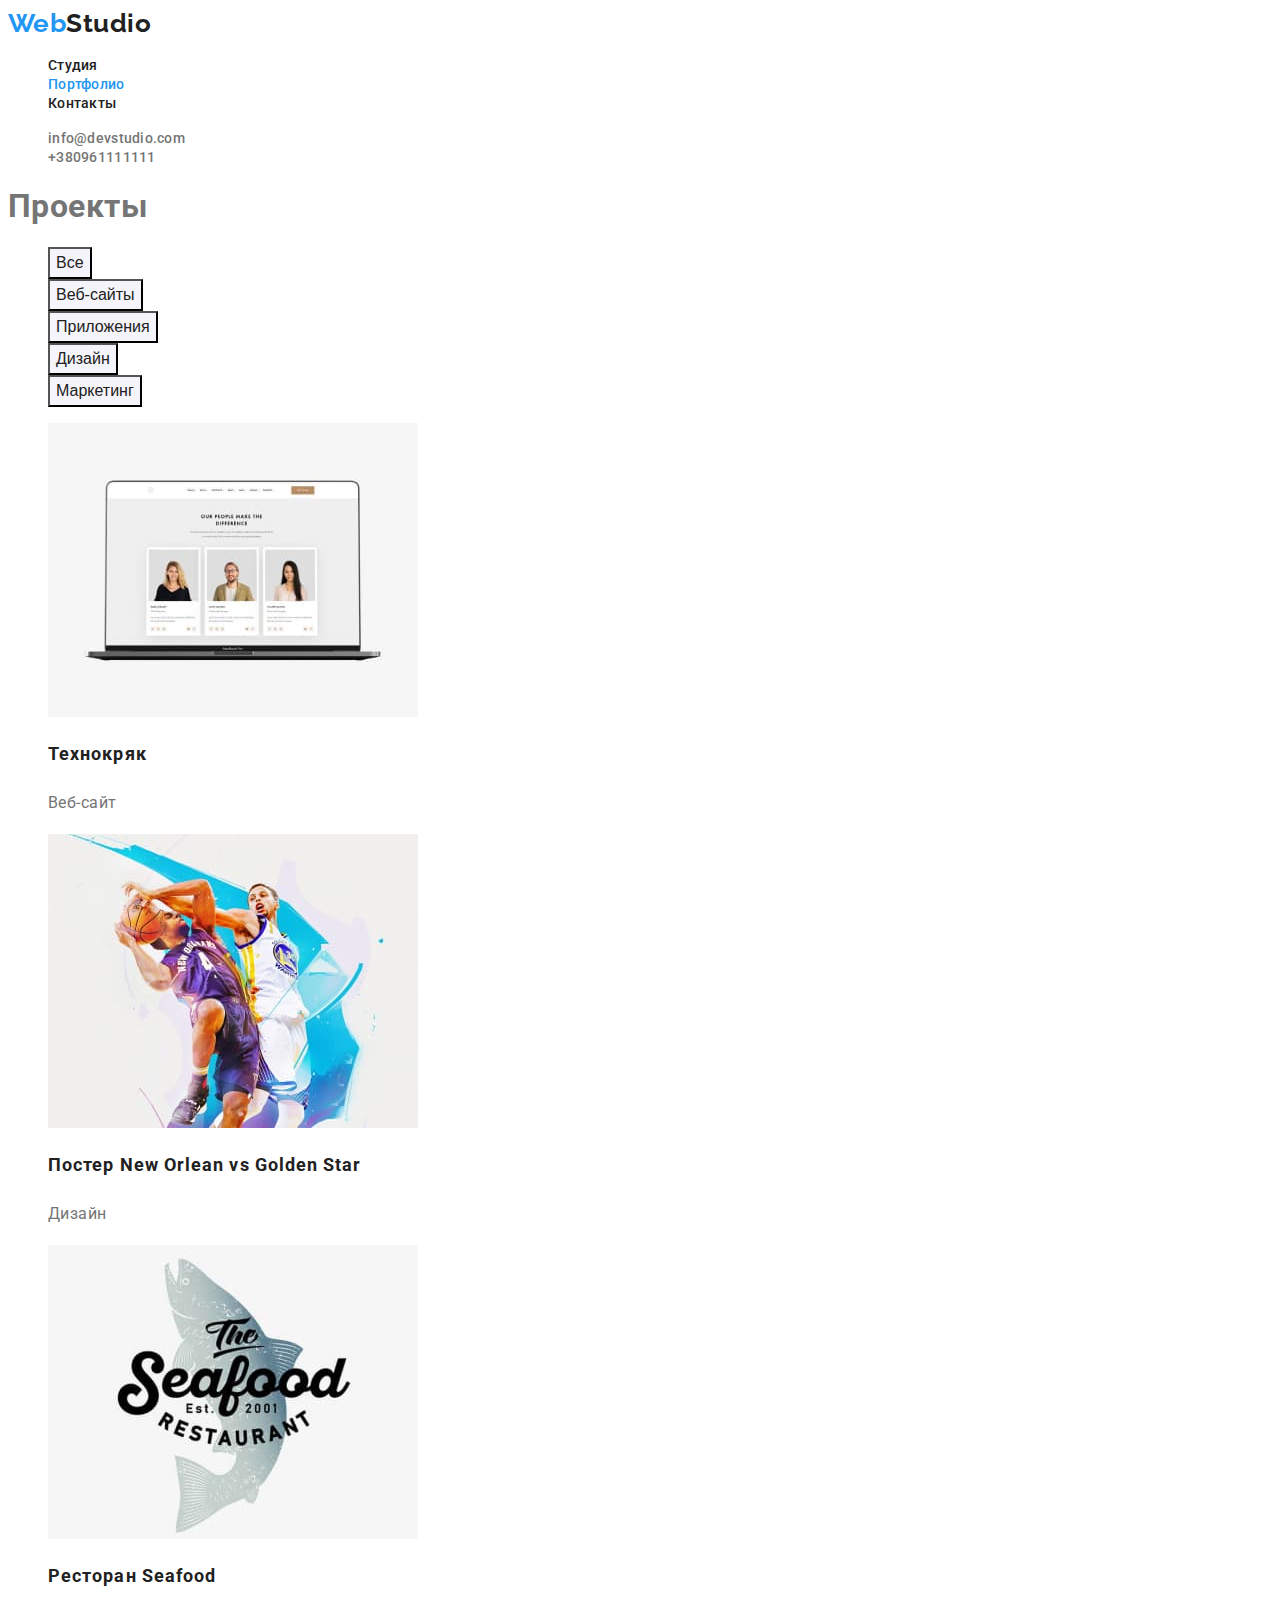
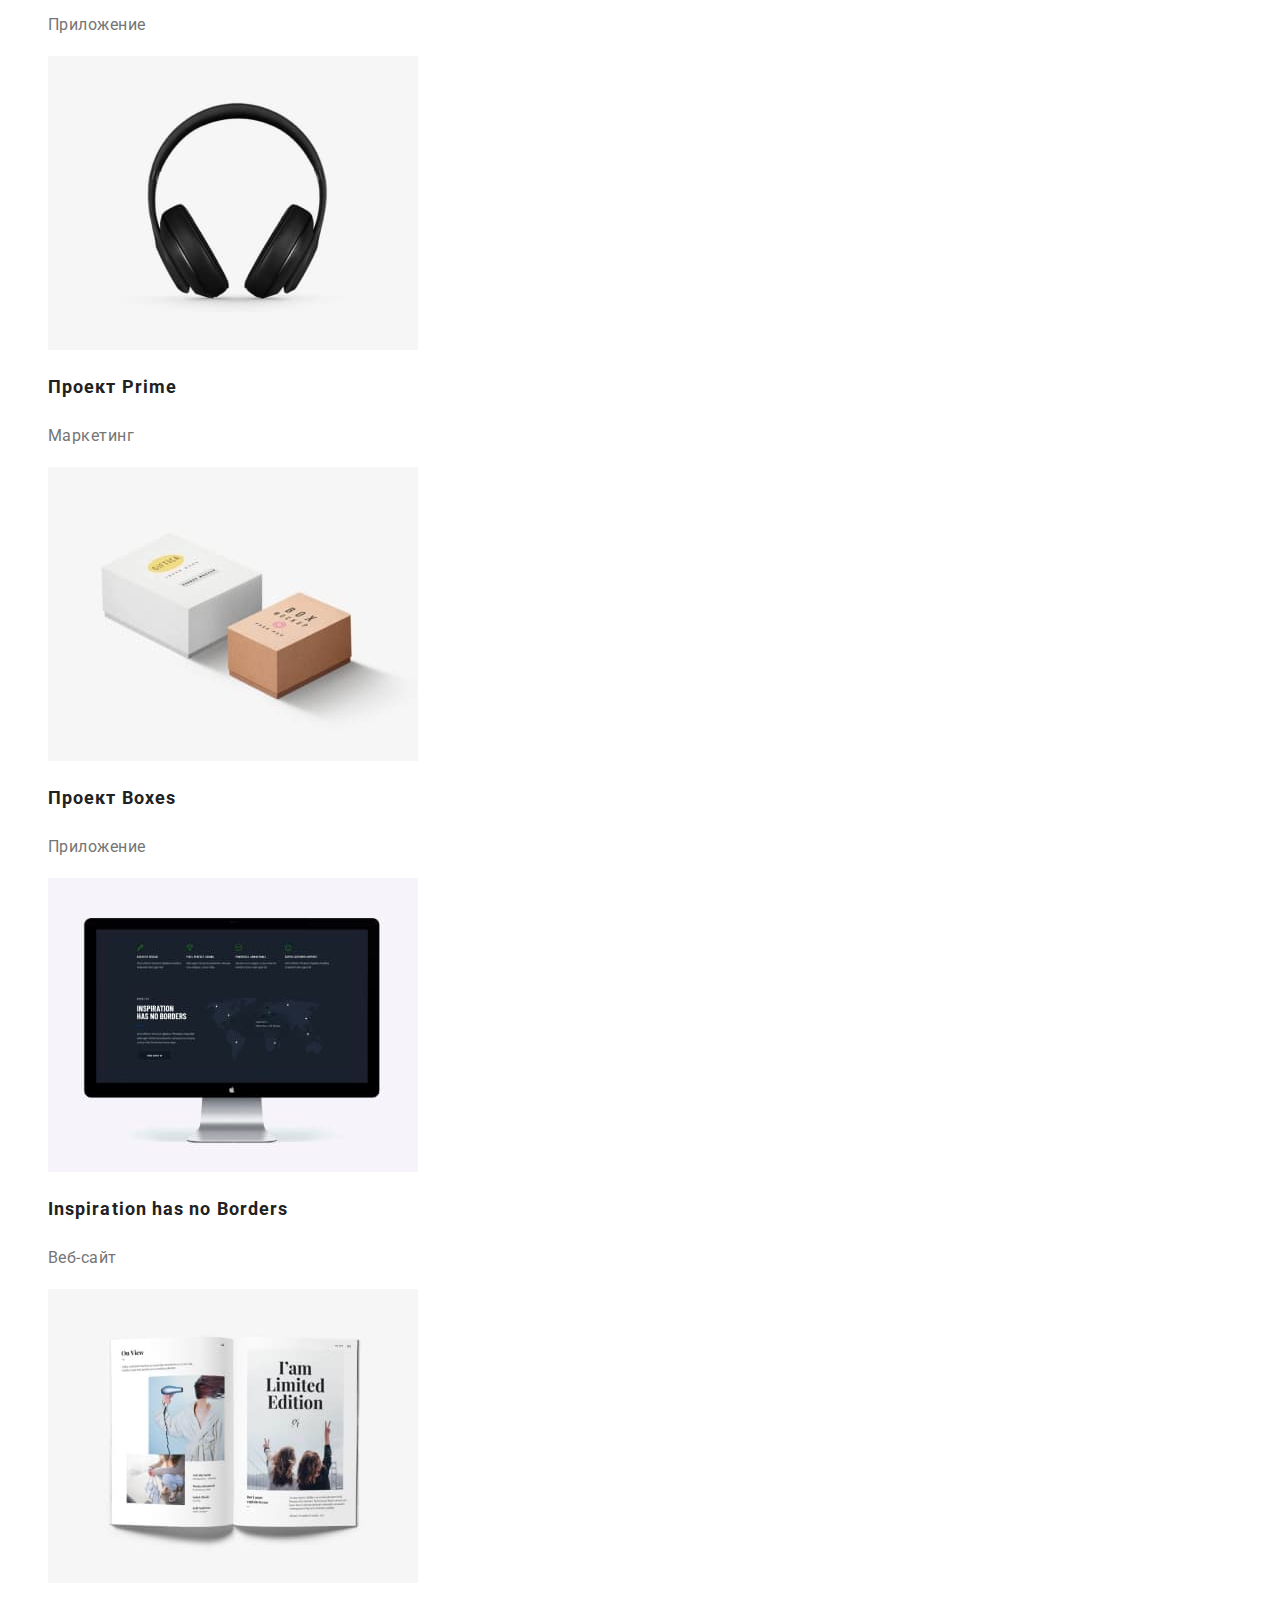
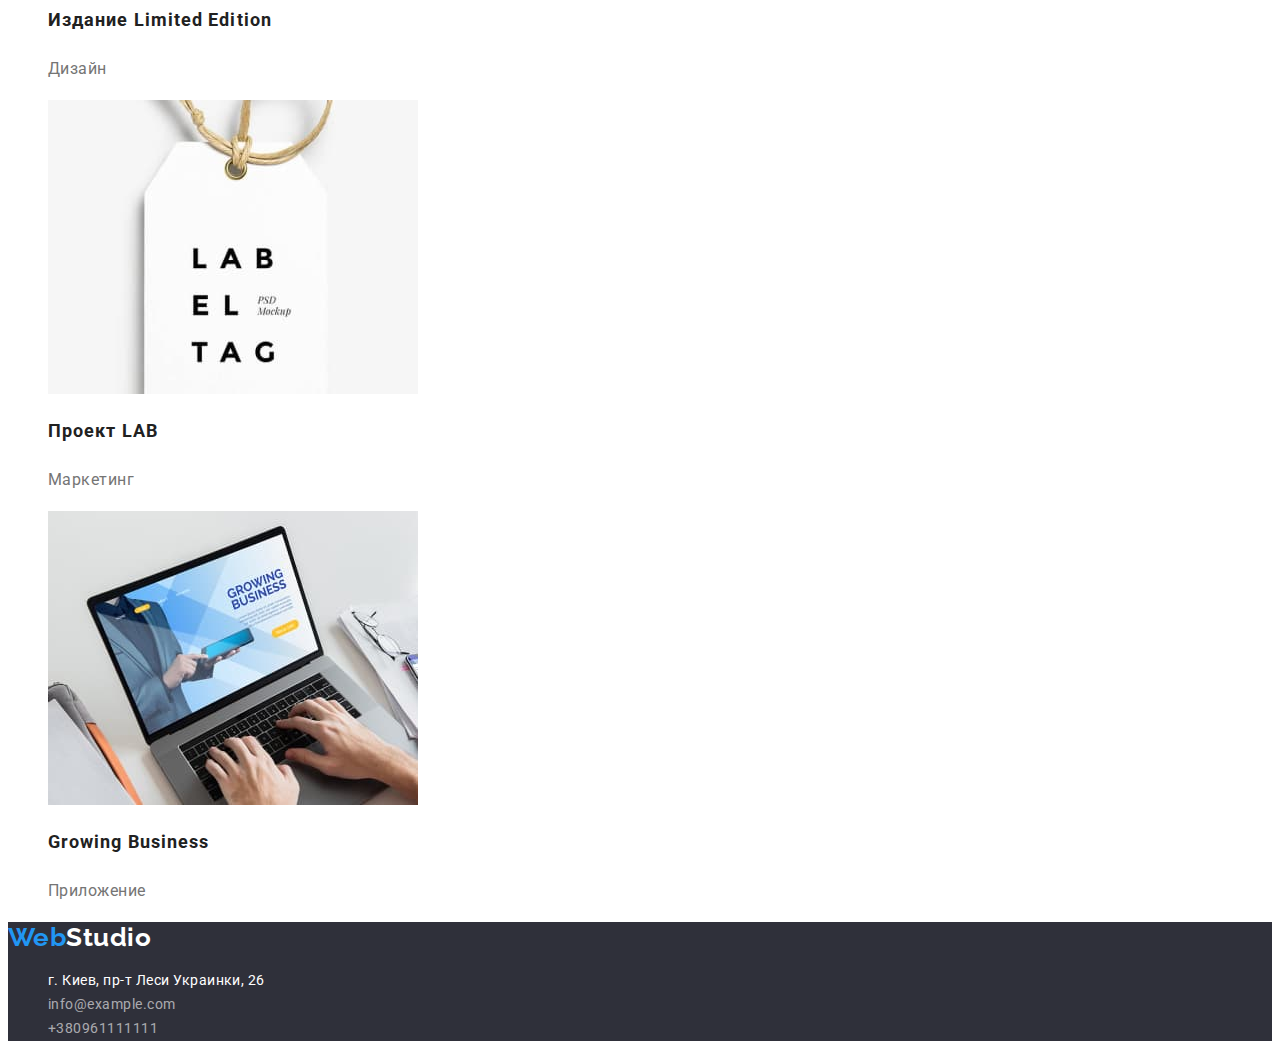
==== portfolio.html @ 0eb0f155 "виправлення помилок по ДЗ 2" ====
<!DOCTYPE html>
<html lang="ru">

<head class=head>
    <meta charset="UTF-8">
    <meta http-equiv="X-UA-Compatible" content="IE=edge">
    <meta name="viewport" content="width=device-width, initial-scale=1.0">
    <title>WebStudio</title>
    <link rel="preconnect" href="https://fonts.googleapis.com">
    <link rel="preconnect" href="https://fonts.gstatic.com" crossorigin>
    <link
        href="https://fonts.googleapis.com/css2?family=Raleway:wght@700&family=Roboto:wght@400;500;700;900&display=swap"
        rel="stylesheet">
    <link rel="stylesheet" href="./css/styles.css" />
</head>

<body class="body">
<!---Шапка сайта-->
    <header>
        <nav>
            <a href="/" class="logo"> <span class="logo-accent">Web</span>Studio</a>
            <ul class="site-nav list">
                <li class="item"><a href="./index.html" class="link">Студия</a></li>
                <li class="item"><a href="./portfolio.html" class="link current">Портфолио</a></li>
                <li class="item"><a href="" class="link">Контакты</a></li>
            </ul>
        </nav>
        <ul class="auth-nav list">
            <li class="item"><a href="mailto:info@devstudio.com" class="link">info@devstudio.com</a></li>
            <li class="item"><a href="tel:+380961111111" class="link">+380961111111</a></li>
        </ul>
    </header>
    <main>
      <section>
          <h1>Проекты</h1>
          <ul class="buttons-list list">
            <li class="item"><button type="button" class="button secondary">Все</button></li>
            <li class="item"><button type="button" class="button secondary">Веб-сайты</button></li>
            <li class="item"><button type="button" class="button secondary">Приложения</button></li>
            <li class="item"><button type="button" class="button secondary">Дизайн</button></li>
            <li class="item"><button type="button" class="button secondary">Маркетинг</button></li>
          </ul>
          <ul class="project-list list">
              <li class="item"><a href=""><img src="./images/img-8.jpeg" alt="Веб-сайт" width="370">
            <h2>Технокряк</h2><p class="project">Веб-сайт</p></a></li>
              <li class="item"><a href=""><img src="./images/img-9.jpeg" alt="Дизайн-макет" width="370">
            <h2>Постер New Orlean vs Golden Star</h2><p class="project">Дизайн</p></a></li>
              <li class="item"><a href=""><img src="./images/img-10.jpeg" alt="Лого приложения для ресторана" width="370">
            <h2>Ресторан Seafood</h2><p class="project">Приложение</p></a></li>
              <li class="item"><a href=""><img src="./images/img-11.jpeg" alt="Наушники" width="370">
            <h2>Проект Prime</h2><p class="project">Маркетинг</p></a></li>
              <li class="item"><a href=""><img src="./images/img-12.jpeg" alt="Две коробочки" width="370">
            <h2>Проект Boxes</h2><p class="project">Приложение</p></a></li>
              <li class="item"><a href=""><img src="./images/img-13.jpeg" alt="Веб-сайт" width="370">
            <h2>Inspiration has no Borders</h2><p class="project">Веб-сайт</p></a></li>
              <li class="item"><a href=""><img src="./images/img-14.jpeg" alt="Журнал" width="370">
            <h2>Издание Limited Edition</h2><p class="project">Дизайн</p></a></li>
              <li class="item"><a href=""><img src="./images/img-15.jpeg" alt="Бейдж" width="370">
            <h2>Проект LAB</h2><p class="project">Маркетинг</p></a></li>
              <li class="item"><a href=""><img src="./images/img-16.jpeg" alt="Робота за ноутбуком" width="370">
            <h2>Growing Business</h2><p class="project">Приложение</p></a></li>
          </ul>
      </section>  
    </main>
    <!-- Футер -->
    <footer class="footer">
      <a href="/" class="logo-footer"> <span class="logo-accent">Web</span>Studio</a>
      <address>
        <ul class="list">
          <li class="item"> <a class="map link" href="https://goo.gl/maps/qB4iPWVN4ftwvtJb9" target="_blank"
              rel="noopener noreferrer"> г. Киев, пр-т Леси Украинки, 26</a></li>
          <li class="item"><a href="mailto:info@example.com" class="footer-cont link">info@example.com</a></li>
          <li class="item"><a href="tel:+380961111111" class="footer-cont link">+380961111111</a></li>
        </ul>
      </address>
    </footer>

</body>

</html>
---- css/styles.css ----
:root {
  --primary-text-color: #757575;
  --title-text-color: #212121;
  --accent-color: #2196f3;
  --primary-white-color: #ffffff;
}

.body {
  background-color: var(--primary-white-color);
  color: var(--primary-text-color);
  font-family: roboto, sans-serif;
  letter-spacing: 0.03em;
}
.item {
  list-style: none;
}

/* Logo */
.logo {
  color: var(--title-text-color);
  font-family: raleway; sans-serif;
font-weight: 700;
font-size: 26px;
line-height: 1.19;
text-decoration: none;
}
.logo-accent {
  color: var(--accent-color);
}


/* site nav */
.site-nav .link,
.auth-nav .link {
letter-spacing: 0.02em;
font-family: Roboto;
font-style: normal;
font-weight: 500;
font-size: 14px;
line-height: 1.14;
text-decoration: none;
}

.site-nav .link {
  color: var(--title-text-color);
}

.auth-nav .link {
  color: var(--primary-text-color);
}

.site-nav link:hover,
.auth-nav link:hover,
.site-nav link:focus,
.auth-nav link:focus {
  color: var(--accent-color);
}

.section-title {
  color: var(--title-text-color);
  font-weight: 700;
  font-size: 36px;
  line-height: 1.17;
  text-align: center;
}

.team-member {
  color: var(--title-text-color);
}

.site-nav .link.current {
  color: var(--accent-color);
}


/* Hero */
.hero {
  background-color: #2f303a;
}

.hero-title {
  color: var(--primary-white-color);
  font-weight: 900;
  font-size: 44px;
  line-height: 1.36;
  text-align: center;
  letter-spacing: 0.06em;
  text-transform: uppercase;
}

.hero-button {
  background-color: var(--accent-color);
  color: var(--primary-white-color);
  cursor: pointer;
  display: flex;
  align-items: center;
  text-align: center;
  border-color: transparent;
  letter-spacing: 0.06em;
  box-shadow: 0px 4px 4px rgba(0, 0, 0, 0.15);
  border-radius: 4px;
  font-weight: 700;
  font-size: 16px;
  line-height: 1.88;
}


/* features */
.visually-hidden {
  position: absolute;
  white-space: nowrap;
  width: 1px;
  height: 1px;
  overflow: hidden;
  border: 0;
  padding: 0;
  clip: rect(0 0 0 0);
  clip-path: inset(50%);
  margin: -1px;
}

.feature-list .title {
  color: var(--title-text-color);
font-weight: 700;
font-size: 14px;
line-height: 1.14;
text-transform: uppercase;
}
.feature-list .feature {
  color: var(--primary-text-color);
  font-size: 14px;
  line-height: 2;
}

/* What we do */

/* Our team */
.team {
  background-color: #F5F4FA;
}

.team-member {
font-weight: 500;
font-size: 16px;
line-height: 1.19;
text-align: center;
}
.position {
  font-size: 16px;
  line-height: 1.19;
  text-align: center;
}

/* Projects */
.button.secondary {
  color: var(--title-text-color);
  background-color: #f5f4fa;
  font-weight: 500;
  font-size: 16px;
  line-height: 1.63;
}

.button.secondary:hover,
.button.secondary:focus {
  background-color: var(--accent-color);
  color: var(--primary-white-color);
}
.button.secondary {
  cursor: pointer;
}

.project-list a{
text-decoration: none;
}

.project-list h2{
  color: var(--title-text-color);
  font-weight: 700;
  font-size: 18px;
  line-height: 2;
  letter-spacing: 0.06em;
}
.project {
  color: var(--primary-text-color);
  font-size: 16px;
  line-height: 1.88;
}

/* footer */
.logo-footer, 
.logo-accent {
  font-family: Raleway;
  font-weight: 700;
  font-size: 26px;
  line-height: calc(31 / 26);
}
.footer {
  background-color: #2F303A;
}
.footer a {
  text-decoration: none;
}
.logo-footer{
  color: var(--primary-white-color)
}
.map {
  color: var(--primary-white-color);
  font-style: normal;
  font-size: 14px;
  line-height: 1.71;
}
.footer-cont {
  color: rgba(255, 255, 255, 0.6);
  font-style: normal;
  font-size: 14px;
  line-height: 1.71;
}


/* основной цвет заголовков: #212121; */
/* основной цвет текста : #757575; */
/* белый : #FFFFFF */
/* акцент : #2196F3 */
/* фон футера : #2F303A */
/* вторичный цвет фона background: #F5F4FA;
 */ ;
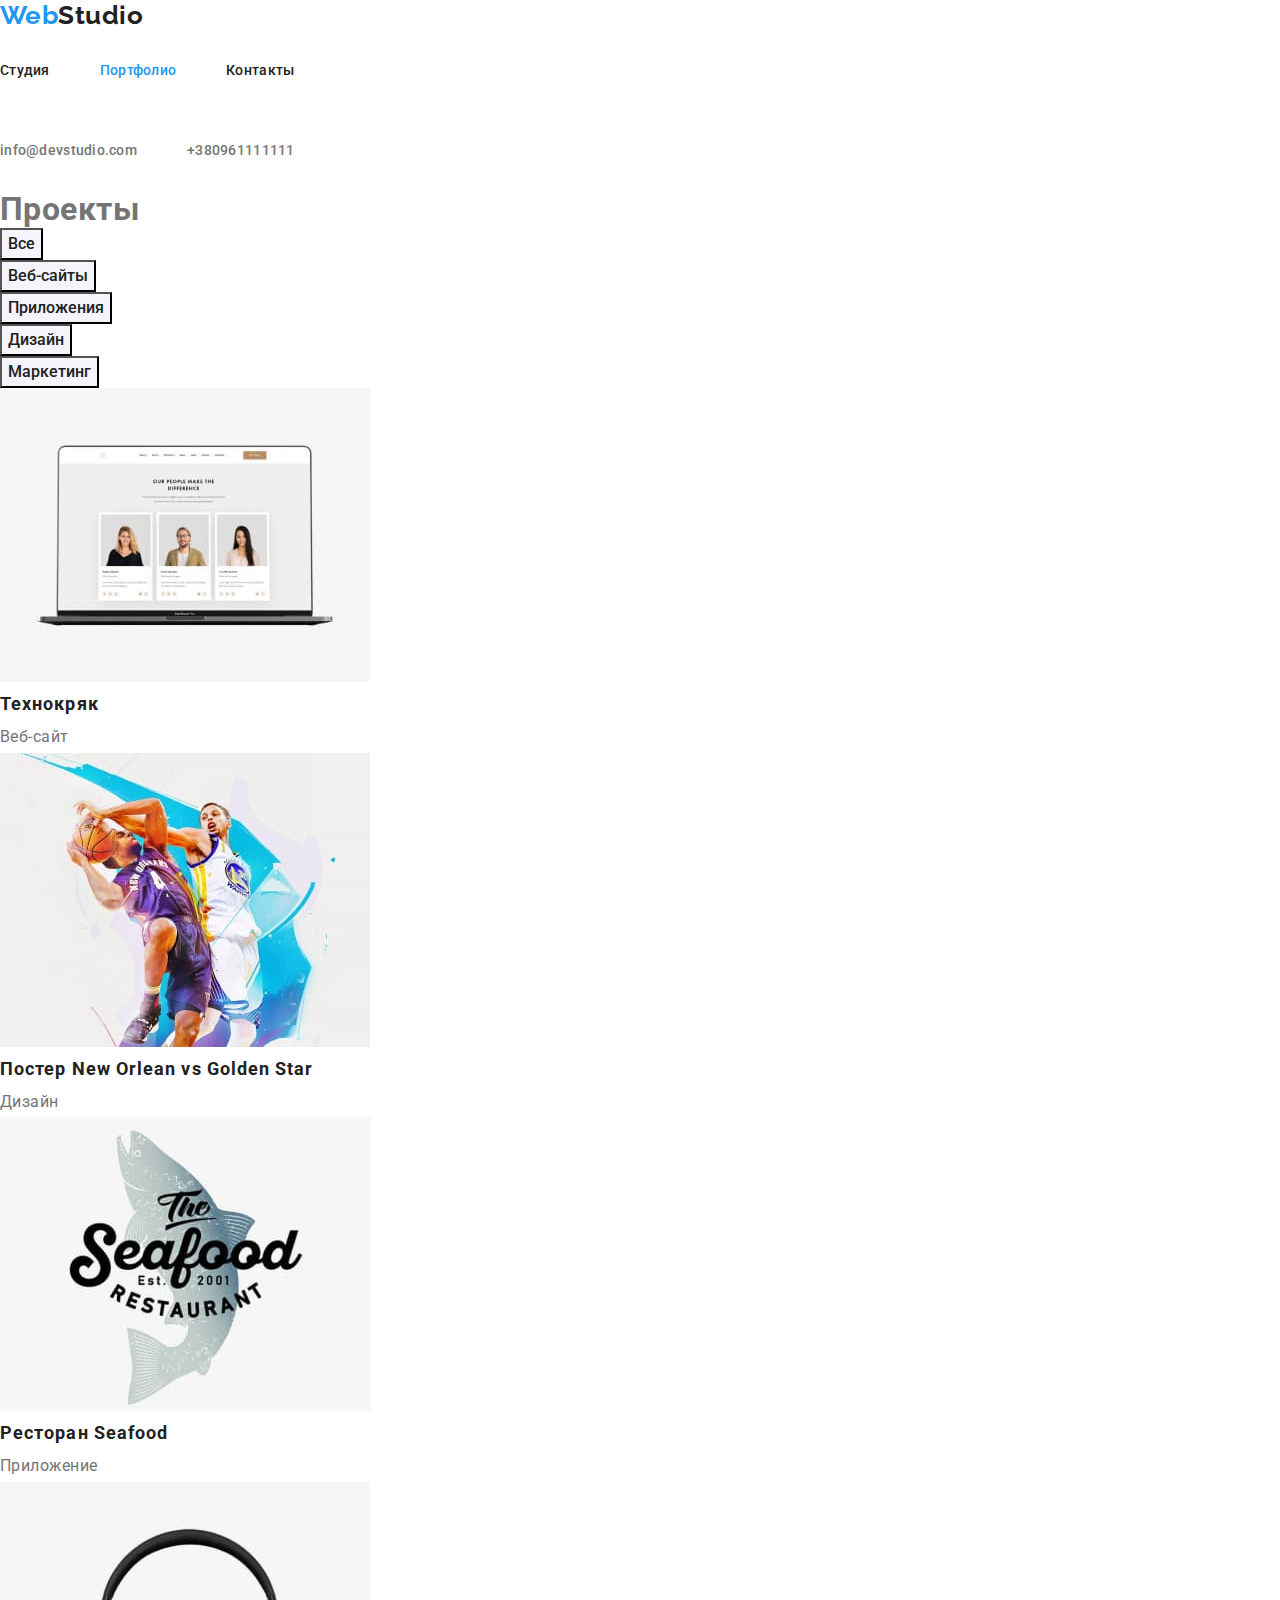
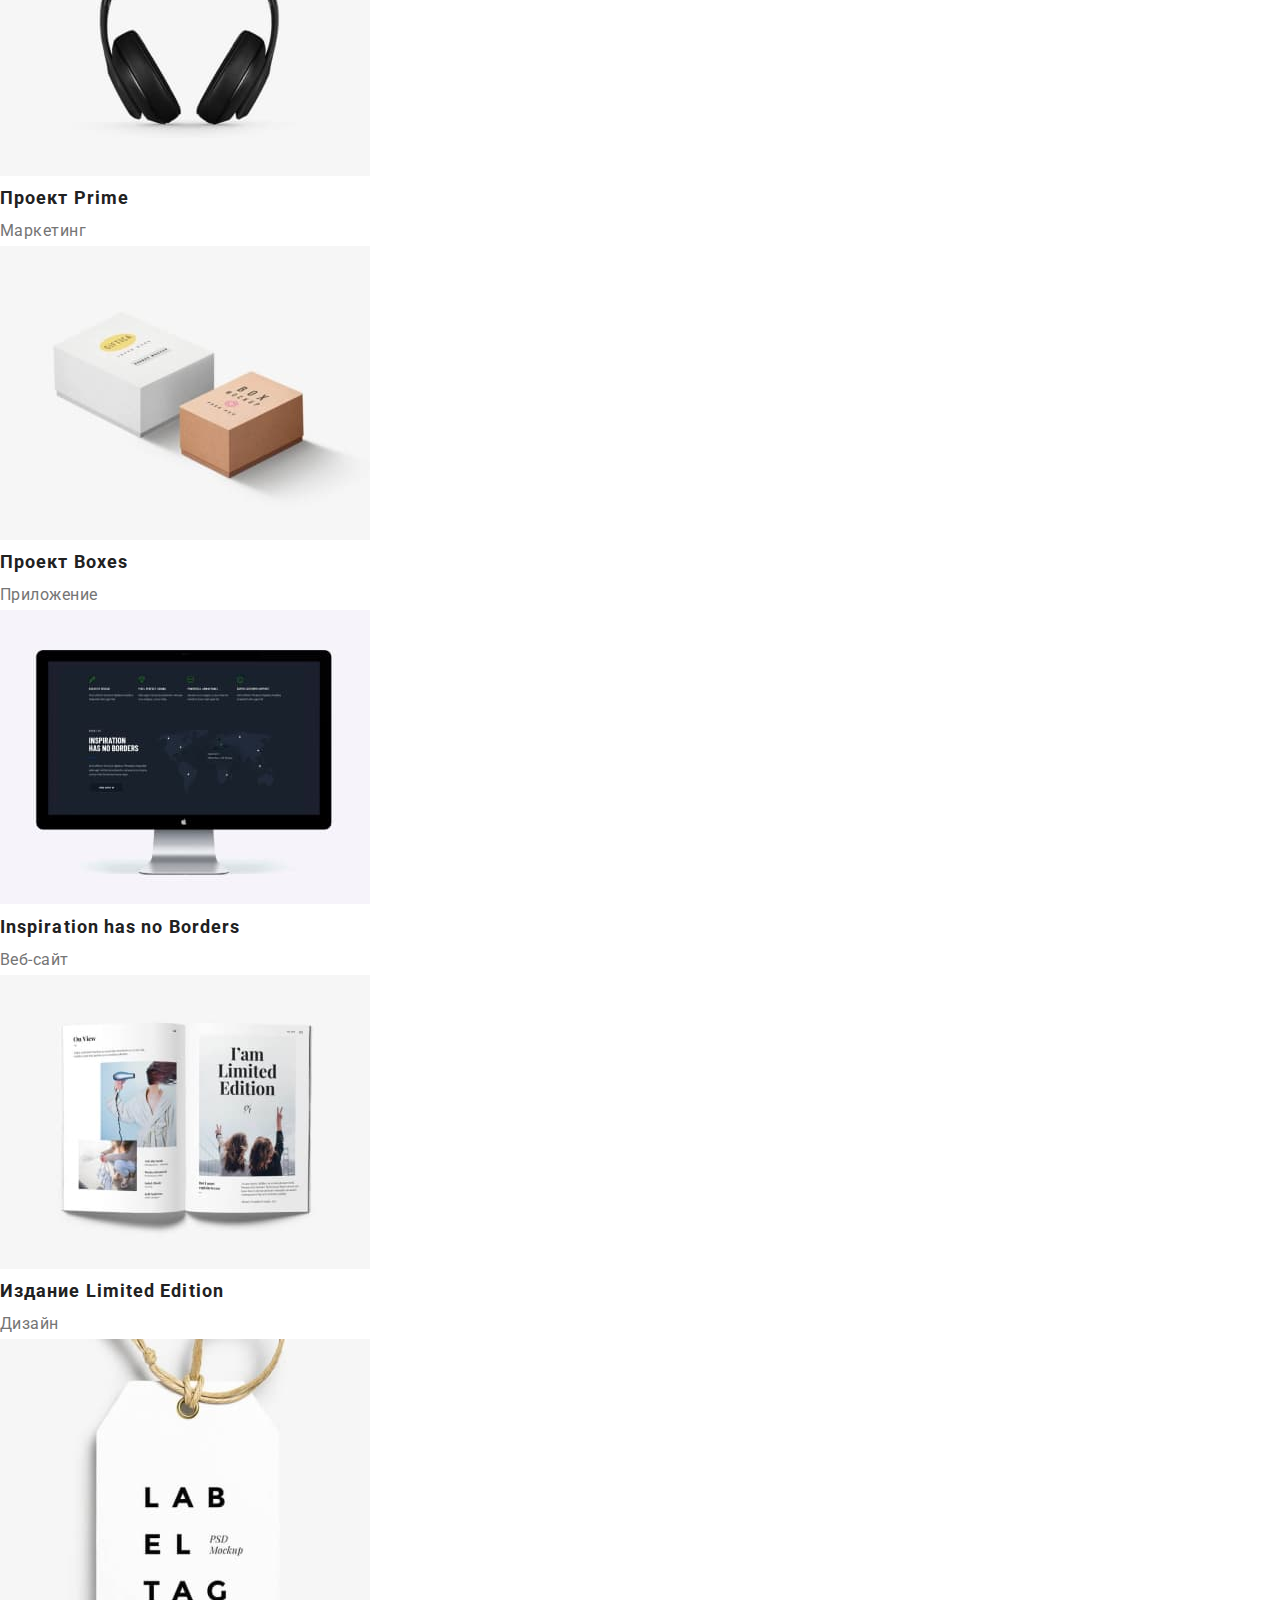
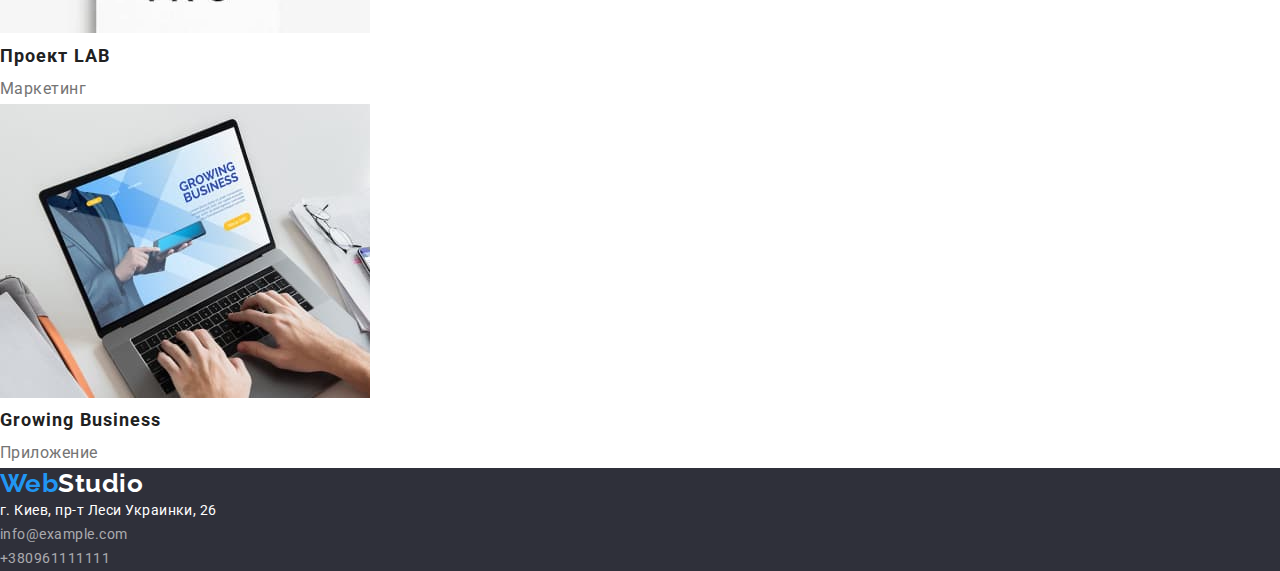
==== commit 3f05b8f4: "Геометрия Хедера" ====
--- a/portfolio.html
+++ b/portfolio.html
@@ -11,6 +11,7 @@
     <link
         href="https://fonts.googleapis.com/css2?family=Raleway:wght@700&family=Roboto:wght@400;500;700;900&display=swap"
         rel="stylesheet">
+    <link rel="stylesheet" href="./css/modern-normalize.css">
     <link rel="stylesheet" href="./css/styles.css" />
 </head>
 
@@ -41,30 +42,30 @@
             <li class="item"><button type="button" class="button secondary">Маркетинг</button></li>
           </ul>
           <ul class="project-list list">
-              <li class="item"><a href=""><img src="./images/img-8.jpeg" alt="Веб-сайт" width="370">
-            <h2>Технокряк</h2><p class="project">Веб-сайт</p></a></li>
-              <li class="item"><a href=""><img src="./images/img-9.jpeg" alt="Дизайн-макет" width="370">
-            <h2>Постер New Orlean vs Golden Star</h2><p class="project">Дизайн</p></a></li>
-              <li class="item"><a href=""><img src="./images/img-10.jpeg" alt="Лого приложения для ресторана" width="370">
-            <h2>Ресторан Seafood</h2><p class="project">Приложение</p></a></li>
-              <li class="item"><a href=""><img src="./images/img-11.jpeg" alt="Наушники" width="370">
-            <h2>Проект Prime</h2><p class="project">Маркетинг</p></a></li>
-              <li class="item"><a href=""><img src="./images/img-12.jpeg" alt="Две коробочки" width="370">
-            <h2>Проект Boxes</h2><p class="project">Приложение</p></a></li>
-              <li class="item"><a href=""><img src="./images/img-13.jpeg" alt="Веб-сайт" width="370">
-            <h2>Inspiration has no Borders</h2><p class="project">Веб-сайт</p></a></li>
-              <li class="item"><a href=""><img src="./images/img-14.jpeg" alt="Журнал" width="370">
-            <h2>Издание Limited Edition</h2><p class="project">Дизайн</p></a></li>
-              <li class="item"><a href=""><img src="./images/img-15.jpeg" alt="Бейдж" width="370">
-            <h2>Проект LAB</h2><p class="project">Маркетинг</p></a></li>
-              <li class="item"><a href=""><img src="./images/img-16.jpeg" alt="Робота за ноутбуком" width="370">
-            <h2>Growing Business</h2><p class="project">Приложение</p></a></li>
+              <li class="item"><a href="" class="link-project"><img src="./images/img-8.jpeg" alt="Веб-сайт" width="370" >
+            <h2 class="project-title">Технокряк</h2><p class="project">Веб-сайт</p></a></li>
+              <li class="item"><a href="" class="link-project"><img src="./images/img-9.jpeg" alt="Дизайн-макет" width="370" >
+            <h2 class="project-title">Постер New Orlean vs Golden Star</h2><p class="project">Дизайн</p></a></li>
+              <li class="item"><a href="" class="link-project"><img src="./images/img-10.jpeg" alt="Лого приложения для ресторана" width="370" >
+            <h2 class="project-title">Ресторан Seafood</h2><p class="project">Приложение</p></a></li>
+              <li class="item"><a href="" class="link-project"><img src="./images/img-11.jpeg" alt="Наушники" width="370" >
+            <h2 class="project-title">Проект Prime</h2><p class="project">Маркетинг</p></a></li>
+              <li class="item"><a href="" class="link-project"><img src="./images/img-12.jpeg" alt="Две коробочки" width="370" >
+            <h2 class="project-title">Проект Boxes</h2><p class="project">Приложение</p></a></li>
+              <li class="item"><a href="" class="link-project"><img src="./images/img-13.jpeg" alt="Веб-сайт" width="370" >
+            <h2 class="project-title">Inspiration has no Borders</h2><p class="project">Веб-сайт</p></a></li>
+              <li class="item"><a href="" class="link-project"><img src="./images/img-14.jpeg" alt="Журнал" width="370" >
+            <h2 class="project-title">Издание Limited Edition</h2><p class="project">Дизайн</p></a></li>
+              <li class="item"><a href="" class="link-project"><img src="./images/img-15.jpeg" alt="Бейдж" width="370" >
+            <h2 class="project-title">Проект LAB</h2><p class="project">Маркетинг</p></a></li>
+              <li class="item"><a href="" class="link-project"><img src="./images/img-16.jpeg" alt="Робота за ноутбуком" width="370" >
+            <h2 class="project-title">Growing Business</h2><p class="project">Приложение</p></a></li>
           </ul>
       </section>  
     </main>
     <!-- Футер -->
     <footer class="footer">
-      <a href="/" class="logo-footer"> <span class="logo-accent">Web</span>Studio</a>
+      <a href="/" class="logo-footer link"> <span class="logo-accent">Web</span>Studio</a>
       <address>
         <ul class="list">
           <li class="item"> <a class="map link" href="https://goo.gl/maps/qB4iPWVN4ftwvtJb9" target="_blank"
--- a/css/styles.css
+++ b/css/styles.css
@@ -11,34 +11,82 @@
   font-family: roboto, sans-serif;
   letter-spacing: 0.03em;
 }
+
 .item {
   list-style: none;
 }
 
+/* Utility */
+p,
+h1,
+h2,
+h3,
+h4,
+h5,
+h6 {
+  margin: 0;
+}
+
+.list {
+  padding: 0;
+  margin: 0;
+  list-style: none;
+}
+
+.button {
+  cursor: pointer;
+}
+
+.container {
+  margin-left: auto;
+  margin-right: auto;
+  width: 1200px;
+  padding-left: 20px;
+}
+
 /* Logo */
 .logo {
-  color: var(--title-text-color);
-  font-family: raleway; sans-serif;
-font-weight: 700;
-font-size: 26px;
-line-height: 1.19;
-text-decoration: none;
+  display: flex;
+  margin-right: 90px;
+  color: var(--title-text-color);
+  font-family: raleway, sans-serif;
+  font-weight: 700;
+  font-size: 26px;
+  line-height: 1.19;
+  text-decoration: none;
 }
 .logo-accent {
   color: var(--accent-color);
 }
 
-
-/* site nav */
+/* nav */
+.nav {
+  display: flex;
+}
+
+/* Site nav */
+.site-nav {
+  display: flex;
+  margin-right: auto;
+}
+.site-nav .item:not(:last-child) {
+  /* background-color: tomato; */
+  margin-right: 50px;
+}
+
 .site-nav .link,
 .auth-nav .link {
-letter-spacing: 0.02em;
-font-family: Roboto;
-font-style: normal;
-font-weight: 500;
-font-size: 14px;
-line-height: 1.14;
-text-decoration: none;
+  display: block;
+  padding-top: 32px;
+  padding-bottom: 32px;
+
+  letter-spacing: 0.02em;
+  font-family: Roboto;
+  font-style: normal;
+  font-weight: 500;
+  font-size: 14px;
+  line-height: 1.14;
+  text-decoration: none;
 }
 
 .site-nav .link {
@@ -49,11 +97,29 @@
   color: var(--primary-text-color);
 }
 
-.site-nav link:hover,
-.auth-nav link:hover,
-.site-nav link:focus,
-.auth-nav link:focus {
+.site-nav .link:hover,
+.auth-nav .link:hover,
+.site-nav .link:focus,
+.auth-nav .link:focus {
   color: var(--accent-color);
+}
+
+/* Auth nav */
+.auth-nav {
+  display: flex;
+}
+.auth-nav .item:not(:last-child) {
+  margin-right: 50px;
+}
+
+/* Container main-nav */
+.main-nav,
+.nav {
+  align-items: center;
+  display: flex;
+}
+.main-nav {
+  justify-content: space-between;
 }
 
 .section-title {
@@ -72,18 +138,27 @@
   color: var(--accent-color);
 }
 
-
 /* Hero */
 .hero {
+  width: 1600px;
+  height: 600px;
+  padding: 0;
+  margin: 0;
+
   background-color: #2f303a;
+  text-align: center;
 }
 
 .hero-title {
+  padding-top: 200px;
+  padding-right: 450px;
+  padding-bottom: 40px;
+  padding-left: 450px;
+
   color: var(--primary-white-color);
   font-weight: 900;
   font-size: 44px;
   line-height: 1.36;
-  text-align: center;
   letter-spacing: 0.06em;
   text-transform: uppercase;
 }
@@ -92,9 +167,6 @@
   background-color: var(--accent-color);
   color: var(--primary-white-color);
   cursor: pointer;
-  display: flex;
-  align-items: center;
-  text-align: center;
   border-color: transparent;
   letter-spacing: 0.06em;
   box-shadow: 0px 4px 4px rgba(0, 0, 0, 0.15);
@@ -104,8 +176,14 @@
   line-height: 1.88;
 }
 
+.hero-button:focus,
+.hero-button:hover {
+  background-color: var(--primary-white-color);
+  color: var(--title-text-color);
+}
 
 /* features */
+
 .visually-hidden {
   position: absolute;
   white-space: nowrap;
@@ -119,12 +197,16 @@
   margin: -1px;
 }
 
+.feature-list {
+  display: flex;
+}
+
 .feature-list .title {
   color: var(--title-text-color);
-font-weight: 700;
-font-size: 14px;
-line-height: 1.14;
-text-transform: uppercase;
+  font-weight: 700;
+  font-size: 14px;
+  line-height: 1.14;
+  text-transform: uppercase;
 }
 .feature-list .feature {
   color: var(--primary-text-color);
@@ -136,14 +218,14 @@
 
 /* Our team */
 .team {
-  background-color: #F5F4FA;
+  background-color: #f5f4fa;
 }
 
 .team-member {
-font-weight: 500;
-font-size: 16px;
-line-height: 1.19;
-text-align: center;
+  font-weight: 500;
+  font-size: 16px;
+  line-height: 1.19;
+  text-align: center;
 }
 .position {
   font-size: 16px;
@@ -169,11 +251,11 @@
   cursor: pointer;
 }
 
-.project-list a{
-text-decoration: none;
-}
-
-.project-list h2{
+.project-list .link-project {
+  text-decoration: none;
+}
+
+.project-list h2 {
   color: var(--title-text-color);
   font-weight: 700;
   font-size: 18px;
@@ -187,7 +269,7 @@
 }
 
 /* footer */
-.logo-footer, 
+.logo-footer,
 .logo-accent {
   font-family: Raleway;
   font-weight: 700;
@@ -195,13 +277,13 @@
   line-height: calc(31 / 26);
 }
 .footer {
-  background-color: #2F303A;
-}
-.footer a {
+  background-color: #2f303a;
+}
+.footer .link {
   text-decoration: none;
 }
-.logo-footer{
-  color: var(--primary-white-color)
+.logo-footer {
+  color: var(--primary-white-color);
 }
 .map {
   color: var(--primary-white-color);
@@ -215,7 +297,6 @@
   font-size: 14px;
   line-height: 1.71;
 }
-
 
 /* основной цвет заголовков: #212121; */
 /* основной цвет текста : #757575; */
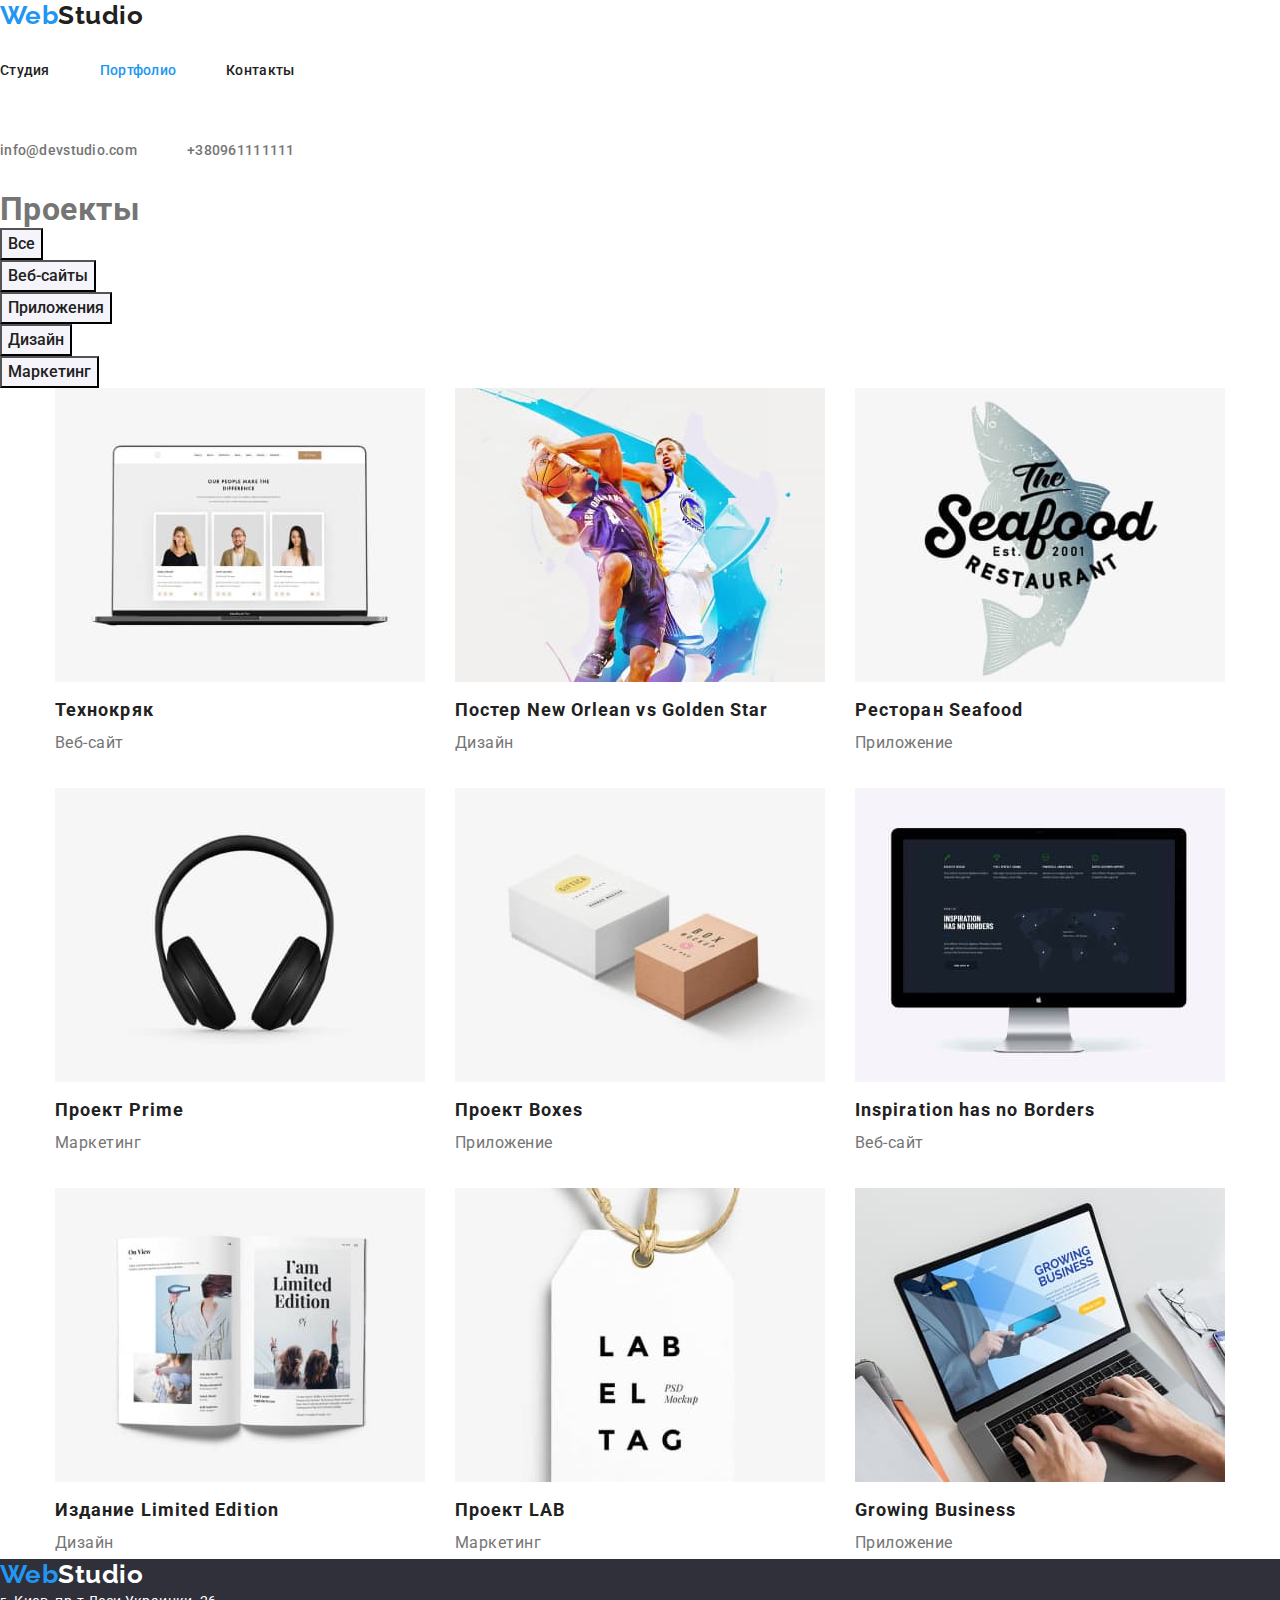
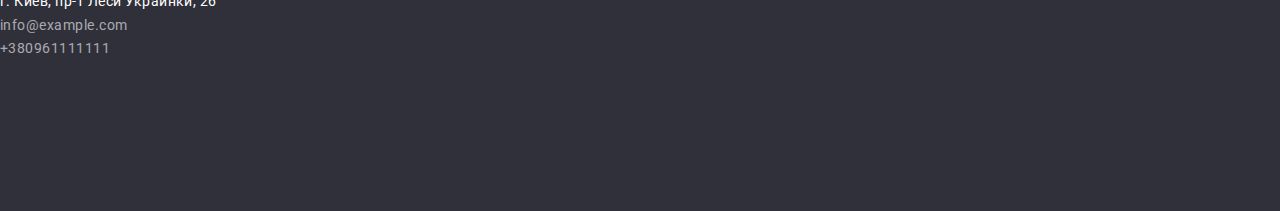
==== commit e74237bd: "геометрия секций" ====
--- a/portfolio.html
+++ b/portfolio.html
@@ -41,27 +41,58 @@
             <li class="item"><button type="button" class="button secondary">Дизайн</button></li>
             <li class="item"><button type="button" class="button secondary">Маркетинг</button></li>
           </ul>
+<div class="container project">
           <ul class="project-list list">
-              <li class="item"><a href="" class="link-project"><img src="./images/img-8.jpeg" alt="Веб-сайт" width="370" >
-            <h2 class="project-title">Технокряк</h2><p class="project">Веб-сайт</p></a></li>
-              <li class="item"><a href="" class="link-project"><img src="./images/img-9.jpeg" alt="Дизайн-макет" width="370" >
-            <h2 class="project-title">Постер New Orlean vs Golden Star</h2><p class="project">Дизайн</p></a></li>
-              <li class="item"><a href="" class="link-project"><img src="./images/img-10.jpeg" alt="Лого приложения для ресторана" width="370" >
-            <h2 class="project-title">Ресторан Seafood</h2><p class="project">Приложение</p></a></li>
-              <li class="item"><a href="" class="link-project"><img src="./images/img-11.jpeg" alt="Наушники" width="370" >
-            <h2 class="project-title">Проект Prime</h2><p class="project">Маркетинг</p></a></li>
-              <li class="item"><a href="" class="link-project"><img src="./images/img-12.jpeg" alt="Две коробочки" width="370" >
-            <h2 class="project-title">Проект Boxes</h2><p class="project">Приложение</p></a></li>
-              <li class="item"><a href="" class="link-project"><img src="./images/img-13.jpeg" alt="Веб-сайт" width="370" >
-            <h2 class="project-title">Inspiration has no Borders</h2><p class="project">Веб-сайт</p></a></li>
-              <li class="item"><a href="" class="link-project"><img src="./images/img-14.jpeg" alt="Журнал" width="370" >
-            <h2 class="project-title">Издание Limited Edition</h2><p class="project">Дизайн</p></a></li>
-              <li class="item"><a href="" class="link-project"><img src="./images/img-15.jpeg" alt="Бейдж" width="370" >
-            <h2 class="project-title">Проект LAB</h2><p class="project">Маркетинг</p></a></li>
-              <li class="item"><a href="" class="link-project"><img src="./images/img-16.jpeg" alt="Робота за ноутбуком" width="370" >
-            <h2 class="project-title">Growing Business</h2><p class="project">Приложение</p></a></li>
+            <div class="project-item"><li class="item"><a href="" class="link-project"><img src="./images/img-8.jpeg" alt="Веб-сайт" width="370">
+                <h2 class="project-title">Технокряк</h2>
+                <p class="project">Веб-сайт</p>
+              </a></li>
+</div>
+<div class="project-item"><li class="item"><a href="" class="link-project"><img src="./images/img-9.jpeg" alt="Дизайн-макет" width="370">
+    <h2 class="project-title">Постер New Orlean vs Golden Star</h2>
+    <p class="project">Дизайн</p>
+  </a></li>
+</div>
+<div class="project-item"><li class="item"><a href="" class="link-project"><img src="./images/img-10.jpeg" alt="Лого приложения для ресторана"
+      width="370">
+    <h2 class="project-title">Ресторан Seafood</h2>
+    <p class="project">Приложение</p>
+  </a></li>
+</div>
+<div class="project-item"><li class="item"><a href="" class="link-project"><img src="./images/img-11.jpeg" alt="Наушники" width="370">
+    <h2 class="project-title">Проект Prime</h2>
+    <p class="project">Маркетинг</p>
+  </a></li>
+</div>
+<div class="project-item"><li class="item"><a href="" class="link-project"><img src="./images/img-12.jpeg" alt="Две коробочки" width="370">
+    <h2 class="project-title">Проект Boxes</h2>
+    <p class="project">Приложение</p>
+  </a></li>
+</div>
+<div class="project-item"><li class="item"><a href="" class="link-project"><img src="./images/img-13.jpeg" alt="Веб-сайт" width="370">
+    <h2 class="project-title">Inspiration has no Borders</h2>
+    <p class="project">Веб-сайт</p>
+  </a></li>
+</div>
+<div class="project-item"><li class="item"><a href="" class="link-project"><img src="./images/img-14.jpeg" alt="Журнал" width="370">
+    <h2 class="project-title">Издание Limited Edition</h2>
+    <p class="project">Дизайн</p>
+  </a></li>
+</div>
+<div class="project-item"><li class="item"><a href="" class="link-project"><img src="./images/img-15.jpeg" alt="Бейдж" width="370">
+    <h2 class="project-title">Проект LAB</h2>
+    <p class="project">Маркетинг</p>
+  </a></li>
+</div>
+<div class="project-item"><li class="item"><a href="" class="link-project"><img src="./images/img-16.jpeg" alt="Робота за ноутбуком" width="370">
+    <h2 class="project-title">Growing Business</h2>
+    <p class="project">Приложение</p>
+  </a></li>
+</div>
           </ul>
-      </section>  
+
+</div>
+        </section>  
     </main>
     <!-- Футер -->
     <footer class="footer">
--- a/css/styles.css
+++ b/css/styles.css
@@ -1,4 +1,6 @@
 :root {
+  --primary-padding: 94px;
+
   --primary-text-color: #757575;
   --title-text-color: #212121;
   --accent-color: #2196f3;
@@ -18,6 +20,7 @@
 
 /* Utility */
 p,
+ul,
 h1,
 h2,
 h3,
@@ -41,7 +44,8 @@
   margin-left: auto;
   margin-right: auto;
   width: 1200px;
-  padding-left: 20px;
+  padding-left: 15px;
+  padding-right: 15px;
 }
 
 /* Logo */
@@ -70,7 +74,6 @@
   margin-right: auto;
 }
 .site-nav .item:not(:last-child) {
-  /* background-color: tomato; */
   margin-right: 50px;
 }
 
@@ -141,9 +144,7 @@
 /* Hero */
 .hero {
   width: 1600px;
-  height: 600px;
   padding: 0;
-  margin: 0;
 
   background-color: #2f303a;
   text-align: center;
@@ -152,7 +153,7 @@
 .hero-title {
   padding-top: 200px;
   padding-right: 450px;
-  padding-bottom: 40px;
+  padding-bottom: 30px;
   padding-left: 450px;
 
   color: var(--primary-white-color);
@@ -164,6 +165,8 @@
 }
 
 .hero-button {
+  margin-bottom: 200px;
+
   background-color: var(--accent-color);
   color: var(--primary-white-color);
   cursor: pointer;
@@ -178,8 +181,7 @@
 
 .hero-button:focus,
 .hero-button:hover {
-  background-color: var(--primary-white-color);
-  color: var(--title-text-color);
+  background-color: #188ce8;
 }
 
 /* features */
@@ -201,6 +203,20 @@
   display: flex;
 }
 
+.item .title {
+  padding-top: var(--primary-padding);
+  padding-bottom: 10px;
+}
+
+.feature-list .item {
+  width: 270px;
+  margin-left: 30px;
+}
+
+.feature-list .item:last-child {
+  margin-left: 0;
+}
+
 .feature-list .title {
   color: var(--title-text-color);
   font-weight: 700;
@@ -215,19 +231,74 @@
 }
 
 /* What we do */
+.section-title {
+  padding-top: var(--primary-padding);
+  padding-bottom: 50px;
+}
+
+.works {
+  display: flex;
+}
+
+.works .item {
+  width: 370px;
+  margin-right: 30px;
+  padding-bottom: var(--primary-padding);
+}
+
+.works .item:nth-child(3n) {
+  margin-right: 0;
+}
 
 /* Our team */
+.container.team {
+  width: 100%;
+}
+
+.section-title {
+  padding-top: var(--primary-padding);
+}
+
+.list-team {
+  display: flex;
+}
+
+.team-item {
+  width: 270px;
+  margin-right: 30px;
+  padding-bottom: var(--primary-padding);
+}
+
+.team-item .item {
+  box-shadow: 0px 1px 3px rgba(0, 0, 0, 0.12), 0px 1px 1px rgba(0, 0, 0, 0.14),
+    0px 2px 1px rgba(0, 0, 0, 0.2);
+  border-radius: 0px 0px 4px 4px;
+  background-color: #fff;
+}
+
+.team-item:nth-child(4n) {
+  margin-right: 0;
+}
+
 .team {
   background-color: #f5f4fa;
 }
 
+.img-team {
+  padding-bottom: 30px;
+}
+
 .team-member {
+  padding-bottom: 10px;
+
   font-weight: 500;
   font-size: 16px;
   line-height: 1.19;
   text-align: center;
 }
 .position {
+  padding-bottom: 30px;
+
   font-size: 16px;
   line-height: 1.19;
   text-align: center;
@@ -255,6 +326,25 @@
   text-decoration: none;
 }
 
+.project-list {
+  display: flex;
+  flex-wrap: wrap;
+}
+
+.project-item {
+  width: 370px;
+  margin-right: 30px;
+  margin-bottom: 30px;
+}
+
+.project-item:nth-child(3n) {
+  margin-right: 0;
+}
+
+.project-item:nth-last-child(-n + 3) {
+  margin-bottom: var(--primary-margin-bottom);
+}
+
 .project-list h2 {
   color: var(--title-text-color);
   font-weight: 700;
@@ -277,6 +367,9 @@
   line-height: calc(31 / 26);
 }
 .footer {
+  width: 1600px;
+  height: 252px;
+
   background-color: #2f303a;
 }
 .footer .link {
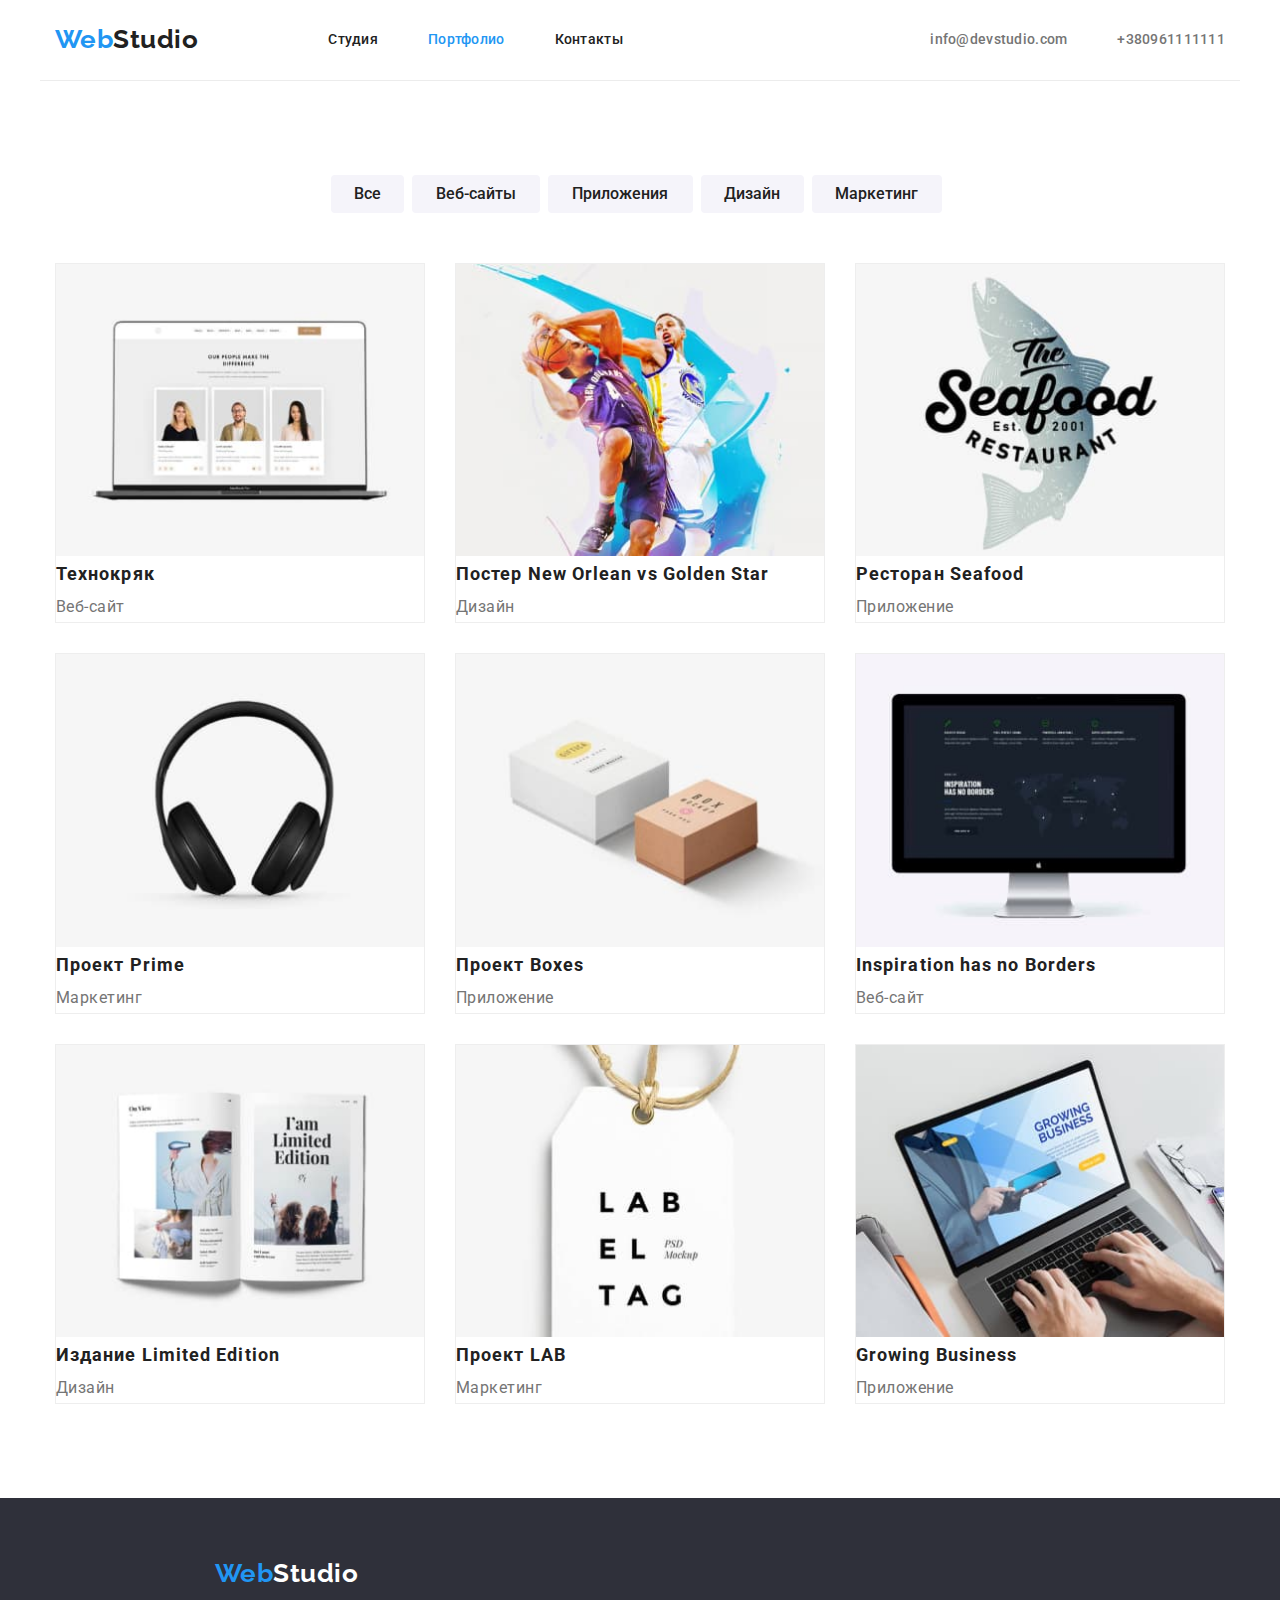
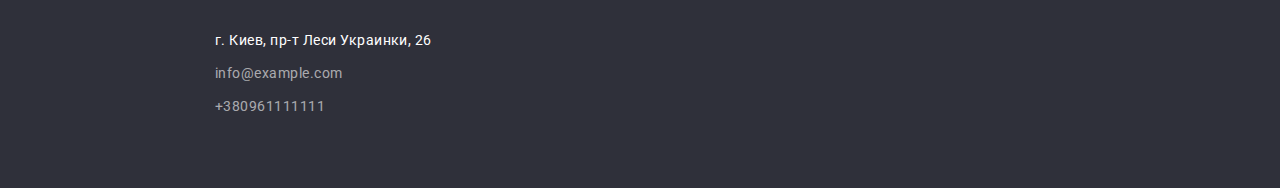
==== commit 2bbee561: "футер" ====
--- a/portfolio.html
+++ b/portfolio.html
@@ -1,112 +1,241 @@
 <!DOCTYPE html>
 <html lang="ru">
-
-<head class=head>
-    <meta charset="UTF-8">
-    <meta http-equiv="X-UA-Compatible" content="IE=edge">
-    <meta name="viewport" content="width=device-width, initial-scale=1.0">
+  <head class="head">
+    <meta charset="UTF-8" />
+    <meta http-equiv="X-UA-Compatible" content="IE=edge" />
+    <meta name="viewport" content="width=device-width, initial-scale=1.0" />
     <title>WebStudio</title>
-    <link rel="preconnect" href="https://fonts.googleapis.com">
-    <link rel="preconnect" href="https://fonts.gstatic.com" crossorigin>
+    <link rel="preconnect" href="https://fonts.googleapis.com" />
+    <link rel="preconnect" href="https://fonts.gstatic.com" crossorigin />
     <link
-        href="https://fonts.googleapis.com/css2?family=Raleway:wght@700&family=Roboto:wght@400;500;700;900&display=swap"
-        rel="stylesheet">
-    <link rel="stylesheet" href="./css/modern-normalize.css">
+      href="https://fonts.googleapis.com/css2?family=Raleway:wght@700&family=Roboto:wght@400;500;700;900&display=swap"
+      rel="stylesheet"
+    />
+    <link rel="stylesheet" href="./css/modern-normalize.css" />
     <link rel="stylesheet" href="./css/styles.css" />
-</head>
-
-<body class="body">
-<!---Шапка сайта-->
+  </head>
+
+  <body class="body">
+    <!---Шапка сайта-->
     <header>
-        <nav>
-            <a href="/" class="logo"> <span class="logo-accent">Web</span>Studio</a>
-            <ul class="site-nav list">
-                <li class="item"><a href="./index.html" class="link">Студия</a></li>
-                <li class="item"><a href="./portfolio.html" class="link current">Портфолио</a></li>
-                <li class="item"><a href="" class="link">Контакты</a></li>
-            </ul>
+      <div class="container main-nav">
+        <nav class="nav">
+          <a href="/" class="logo">
+            <span class="logo-accent">Web</span>Studio</a
+          >
+          <ul class="site-nav">
+            <li class="item site-nav">
+              <a href="./index.html" class="link">Студия</a>
+            </li>
+            <li class="item site-nav">
+              <a href="./portfolio.html" class="link current">Портфолио</a>
+            </li>
+            <li class="item site-nav"><a href="" class="link">Контакты</a></li>
+          </ul>
         </nav>
-        <ul class="auth-nav list">
-            <li class="item"><a href="mailto:info@devstudio.com" class="link">info@devstudio.com</a></li>
-            <li class="item"><a href="tel:+380961111111" class="link">+380961111111</a></li>
+        <ul class="auth-nav">
+          <li class="item auth-nav">
+            <a href="mailto:info@devstudio.com" class="link"
+              >info@devstudio.com</a
+            >
+          </li>
+          <li class="item auth-nav">
+            <a href="tel:+380961111111" class="link">+380961111111</a>
+          </li>
         </ul>
+      </div>
     </header>
+
+    <!-- Main -->
     <main>
-      <section>
-          <h1>Проекты</h1>
-          <ul class="buttons-list list">
-            <li class="item"><button type="button" class="button secondary">Все</button></li>
-            <li class="item"><button type="button" class="button secondary">Веб-сайты</button></li>
-            <li class="item"><button type="button" class="button secondary">Приложения</button></li>
-            <li class="item"><button type="button" class="button secondary">Дизайн</button></li>
-            <li class="item"><button type="button" class="button secondary">Маркетинг</button></li>
+      <section class="section">
+        <h1 class="visually-hidden">Проекты</h1>
+        <ul class="buttons-list list container">
+          <li class="item">
+            <button       type="button"
+              class="button secondary"
+              style="width: 73px; height: 38px">
+              Все
+            </button>
+          </li>
+
+          <li class="item">
+            <button
+              type="button"
+              class="button secondary"
+              style="width: 128px; height: 38px"
+            >
+              Веб-сайты
+            </button>
+          </li>
+
+          <li class="item">
+            <button
+              type="button"
+              class="button secondary"
+              style="width: 145px; height: 38px"
+            >
+              Приложения
+            </button>
+          </li>
+
+          <li class="item">
+            <button
+              type="button"
+              class="button secondary"
+              style="width: 103px; height: 38px"
+            >
+              Дизайн
+            </button>
+          </li>
+
+          <li class="item">
+            <button
+              type="button"
+              class="button secondary"
+              style="width: 130px; height: 38px"
+            >
+              Маркетинг
+            </button>
+          </li>
+        </ul>
+        <div class="container project">
+          <ul class="project-list list">
+            <div class="project-item">
+              <li class="item">
+                <a href="" class="link-project"
+                  ><img src="./images/img-8.jpeg" alt="Веб-сайт" width="370" />
+                  <h2 class="project-title">Технокряк</h2>
+                  <p class="project">Веб-сайт</p>
+                </a>
+              </li>
+            </div>
+            <div class="project-item">
+              <li class="item">
+                <a href="" class="link-project"
+                  ><img
+                    src="./images/img-9.jpeg"
+                    alt="Дизайн-макет"
+                    width="370"
+                  />
+                  <h2 class="project-title">
+                    Постер New Orlean vs Golden Star
+                  </h2>
+                  <p class="project">Дизайн</p>
+                </a>
+              </li>
+            </div>
+            <div class="project-item">
+              <li class="item">
+                <a href="" class="link-project"
+                  ><img
+                    src="./images/img-10.jpeg"
+                    alt="Лого приложения для ресторана"
+                    width="370"
+                  />
+                  <h2 class="project-title">Ресторан Seafood</h2>
+                  <p class="project">Приложение</p>
+                </a>
+              </li>
+            </div>
+            <div class="project-item">
+              <li class="item">
+                <a href="" class="link-project"
+                  ><img src="./images/img-11.jpeg" alt="Наушники" width="370" />
+                  <h2 class="project-title">Проект Prime</h2>
+                  <p class="project">Маркетинг</p>
+                </a>
+              </li>
+            </div>
+            <div class="project-item">
+              <li class="item">
+                <a href="" class="link-project"
+                  ><img
+                    src="./images/img-12.jpeg"
+                    alt="Две коробочки"
+                    width="370"
+                  />
+                  <h2 class="project-title">Проект Boxes</h2>
+                  <p class="project">Приложение</p>
+                </a>
+              </li>
+            </div>
+            <div class="project-item">
+              <li class="item">
+                <a href="" class="link-project"
+                  ><img src="./images/img-13.jpeg" alt="Веб-сайт" width="370" />
+                  <h2 class="project-title">Inspiration has no Borders</h2>
+                  <p class="project">Веб-сайт</p>
+                </a>
+              </li>
+            </div>
+            <div class="project-item">
+              <li class="item">
+                <a href="" class="link-project"
+                  ><img src="./images/img-14.jpeg" alt="Журнал" width="370" />
+                  <h2 class="project-title">Издание Limited Edition</h2>
+                  <p class="project">Дизайн</p>
+                </a>
+              </li>
+            </div>
+            <div class="project-item">
+              <li class="item">
+                <a href="" class="link-project"
+                  ><img src="./images/img-15.jpeg" alt="Бейдж" width="370" />
+                  <h2 class="project-title">Проект LAB</h2>
+                  <p class="project">Маркетинг</p>
+                </a>
+              </li>
+            </div>
+            <div class="project-item">
+              <li class="item">
+                <a href="" class="link-project"
+                  ><img
+                    src="./images/img-16.jpeg"
+                    alt="Робота за ноутбуком"
+                    width="370"
+                  />
+                  <h2 class="project-title">Growing Business</h2>
+                  <p class="project">Приложение</p>
+                </a>
+              </li>
+            </div>
           </ul>
-<div class="container project">
-          <ul class="project-list list">
-            <div class="project-item"><li class="item"><a href="" class="link-project"><img src="./images/img-8.jpeg" alt="Веб-сайт" width="370">
-                <h2 class="project-title">Технокряк</h2>
-                <p class="project">Веб-сайт</p>
-              </a></li>
-</div>
-<div class="project-item"><li class="item"><a href="" class="link-project"><img src="./images/img-9.jpeg" alt="Дизайн-макет" width="370">
-    <h2 class="project-title">Постер New Orlean vs Golden Star</h2>
-    <p class="project">Дизайн</p>
-  </a></li>
-</div>
-<div class="project-item"><li class="item"><a href="" class="link-project"><img src="./images/img-10.jpeg" alt="Лого приложения для ресторана"
-      width="370">
-    <h2 class="project-title">Ресторан Seafood</h2>
-    <p class="project">Приложение</p>
-  </a></li>
-</div>
-<div class="project-item"><li class="item"><a href="" class="link-project"><img src="./images/img-11.jpeg" alt="Наушники" width="370">
-    <h2 class="project-title">Проект Prime</h2>
-    <p class="project">Маркетинг</p>
-  </a></li>
-</div>
-<div class="project-item"><li class="item"><a href="" class="link-project"><img src="./images/img-12.jpeg" alt="Две коробочки" width="370">
-    <h2 class="project-title">Проект Boxes</h2>
-    <p class="project">Приложение</p>
-  </a></li>
-</div>
-<div class="project-item"><li class="item"><a href="" class="link-project"><img src="./images/img-13.jpeg" alt="Веб-сайт" width="370">
-    <h2 class="project-title">Inspiration has no Borders</h2>
-    <p class="project">Веб-сайт</p>
-  </a></li>
-</div>
-<div class="project-item"><li class="item"><a href="" class="link-project"><img src="./images/img-14.jpeg" alt="Журнал" width="370">
-    <h2 class="project-title">Издание Limited Edition</h2>
-    <p class="project">Дизайн</p>
-  </a></li>
-</div>
-<div class="project-item"><li class="item"><a href="" class="link-project"><img src="./images/img-15.jpeg" alt="Бейдж" width="370">
-    <h2 class="project-title">Проект LAB</h2>
-    <p class="project">Маркетинг</p>
-  </a></li>
-</div>
-<div class="project-item"><li class="item"><a href="" class="link-project"><img src="./images/img-16.jpeg" alt="Робота за ноутбуком" width="370">
-    <h2 class="project-title">Growing Business</h2>
-    <p class="project">Приложение</p>
-  </a></li>
-</div>
-          </ul>
-
-</div>
-        </section>  
+        </div>
+      </section>
     </main>
+
     <!-- Футер -->
     <footer class="footer">
-      <a href="/" class="logo-footer link"> <span class="logo-accent">Web</span>Studio</a>
-      <address>
-        <ul class="list">
-          <li class="item"> <a class="map link" href="https://goo.gl/maps/qB4iPWVN4ftwvtJb9" target="_blank"
-              rel="noopener noreferrer"> г. Киев, пр-т Леси Украинки, 26</a></li>
-          <li class="item"><a href="mailto:info@example.com" class="footer-cont link">info@example.com</a></li>
-          <li class="item"><a href="tel:+380961111111" class="footer-cont link">+380961111111</a></li>
-        </ul>
-      </address>
+      <a href="/" class="logo-footer link">
+        <span class="logo-accent">Web</span>Studio</a
+      >
+      <div class="address">
+        <address>
+          <ul class="list footer">
+            <li class="item footer">
+              <a
+                class="map link"
+                href="https://goo.gl/maps/qB4iPWVN4ftwvtJb9"
+                target="_blank"
+                rel="noopener noreferrer"
+              >
+                г. Киев, пр-т Леси Украинки, 26</a
+              >
+            </li>
+            <li class="item footer mail">
+              <a href="mailto:info@example.com" class="footer-cont link"
+                >info@example.com</a
+              >
+            </li>
+            <li class="item footer phone">
+              <a href="tel:+380961111111" class="footer-cont link"
+                >+380961111111</a
+              >
+            </li>
+          </ul>
+        </address>
+      </div>
     </footer>
-
-</body>
-
-</html>+  </body>
+</html>
--- a/css/styles.css
+++ b/css/styles.css
@@ -30,6 +30,11 @@
   margin: 0;
 }
 
+.section {
+  /* padding-top: 94px; */
+  padding-bottom: 94px;
+}
+
 .list {
   padding: 0;
   margin: 0;
@@ -46,6 +51,18 @@
   width: 1200px;
   padding-left: 15px;
   padding-right: 15px;
+}
+
+img {
+  display: block;
+  max-width: 100%;
+  height: auto;
+}
+
+*,
+*::before,
+*::after {
+  box-sizing: border-box;
 }
 
 /* Logo */
@@ -123,6 +140,8 @@
 }
 .main-nav {
   justify-content: space-between;
+
+  border-bottom: 1px solid #ececec;
 }
 
 .section-title {
@@ -232,7 +251,6 @@
 
 /* What we do */
 .section-title {
-  padding-top: var(--primary-padding);
   padding-bottom: 50px;
 }
 
@@ -243,7 +261,6 @@
 .works .item {
   width: 370px;
   margin-right: 30px;
-  padding-bottom: var(--primary-padding);
 }
 
 .works .item:nth-child(3n) {
@@ -253,9 +270,10 @@
 /* Our team */
 .container.team {
   width: 100%;
-}
-
-.section-title {
+  background-color: #f5f4fa;
+}
+
+.section-title.team {
   padding-top: var(--primary-padding);
 }
 
@@ -266,7 +284,6 @@
 .team-item {
   width: 270px;
   margin-right: 30px;
-  padding-bottom: var(--primary-padding);
 }
 
 .team-item .item {
@@ -280,10 +297,6 @@
   margin-right: 0;
 }
 
-.team {
-  background-color: #f5f4fa;
-}
-
 .img-team {
   padding-bottom: 30px;
 }
@@ -305,7 +318,23 @@
 }
 
 /* Projects */
+.buttons-list {
+  display: block;
+  display: flex;
+  flex-wrap: wrap;
+  justify-content: center;
+
+  padding-top: var(--primary-padding);
+  padding-bottom: 50px;
+}
+
+.buttons-list. .item-all {
+  width: 73px;
+  height: 38px;
+}
+
 .button.secondary {
+  margin-right: 8px;
   color: var(--title-text-color);
   background-color: #f5f4fa;
   font-weight: 500;
@@ -320,6 +349,8 @@
 }
 .button.secondary {
   cursor: pointer;
+  border-radius: 4px;
+  border: transparent;
 }
 
 .project-list .link-project {
@@ -335,6 +366,9 @@
   width: 370px;
   margin-right: 30px;
   margin-bottom: 30px;
+
+  border: 1px solid #eeeeee;
+  box-sizing: border-box;
 }
 
 .project-item:nth-child(3n) {
@@ -359,6 +393,22 @@
 }
 
 /* footer */
+.logo-footer {
+  display: inline-block;
+  margin: 60px 1240px 20px 215px;
+  color: var(--primary-white-color);
+}
+
+.address {
+  padding-top: 20px;
+  padding-bottom: 9px;
+}
+.footer {
+  width: 1600px;
+
+  background-color: #2f303a;
+}
+
 .logo-footer,
 .logo-accent {
   font-family: Raleway;
@@ -366,29 +416,35 @@
   font-size: 26px;
   line-height: calc(31 / 26);
 }
-.footer {
-  width: 1600px;
-  height: 252px;
-
-  background-color: #2f303a;
-}
+
 .footer .link {
   text-decoration: none;
 }
-.logo-footer {
-  color: var(--primary-white-color);
-}
 .map {
+  margin-left: 215px;
+  margin-bottom: 9px;
+
   color: var(--primary-white-color);
   font-style: normal;
   font-size: 14px;
   line-height: 1.71;
 }
 .footer-cont {
+  margin-left: 215px;
+
   color: rgba(255, 255, 255, 0.6);
   font-style: normal;
   font-size: 14px;
   line-height: 1.71;
+}
+
+.mail {
+  padding-top: 9px;
+}
+
+.phone {
+  padding-top: 9px;
+  padding-bottom: 60px;
 }
 
 /* основной цвет заголовков: #212121; */
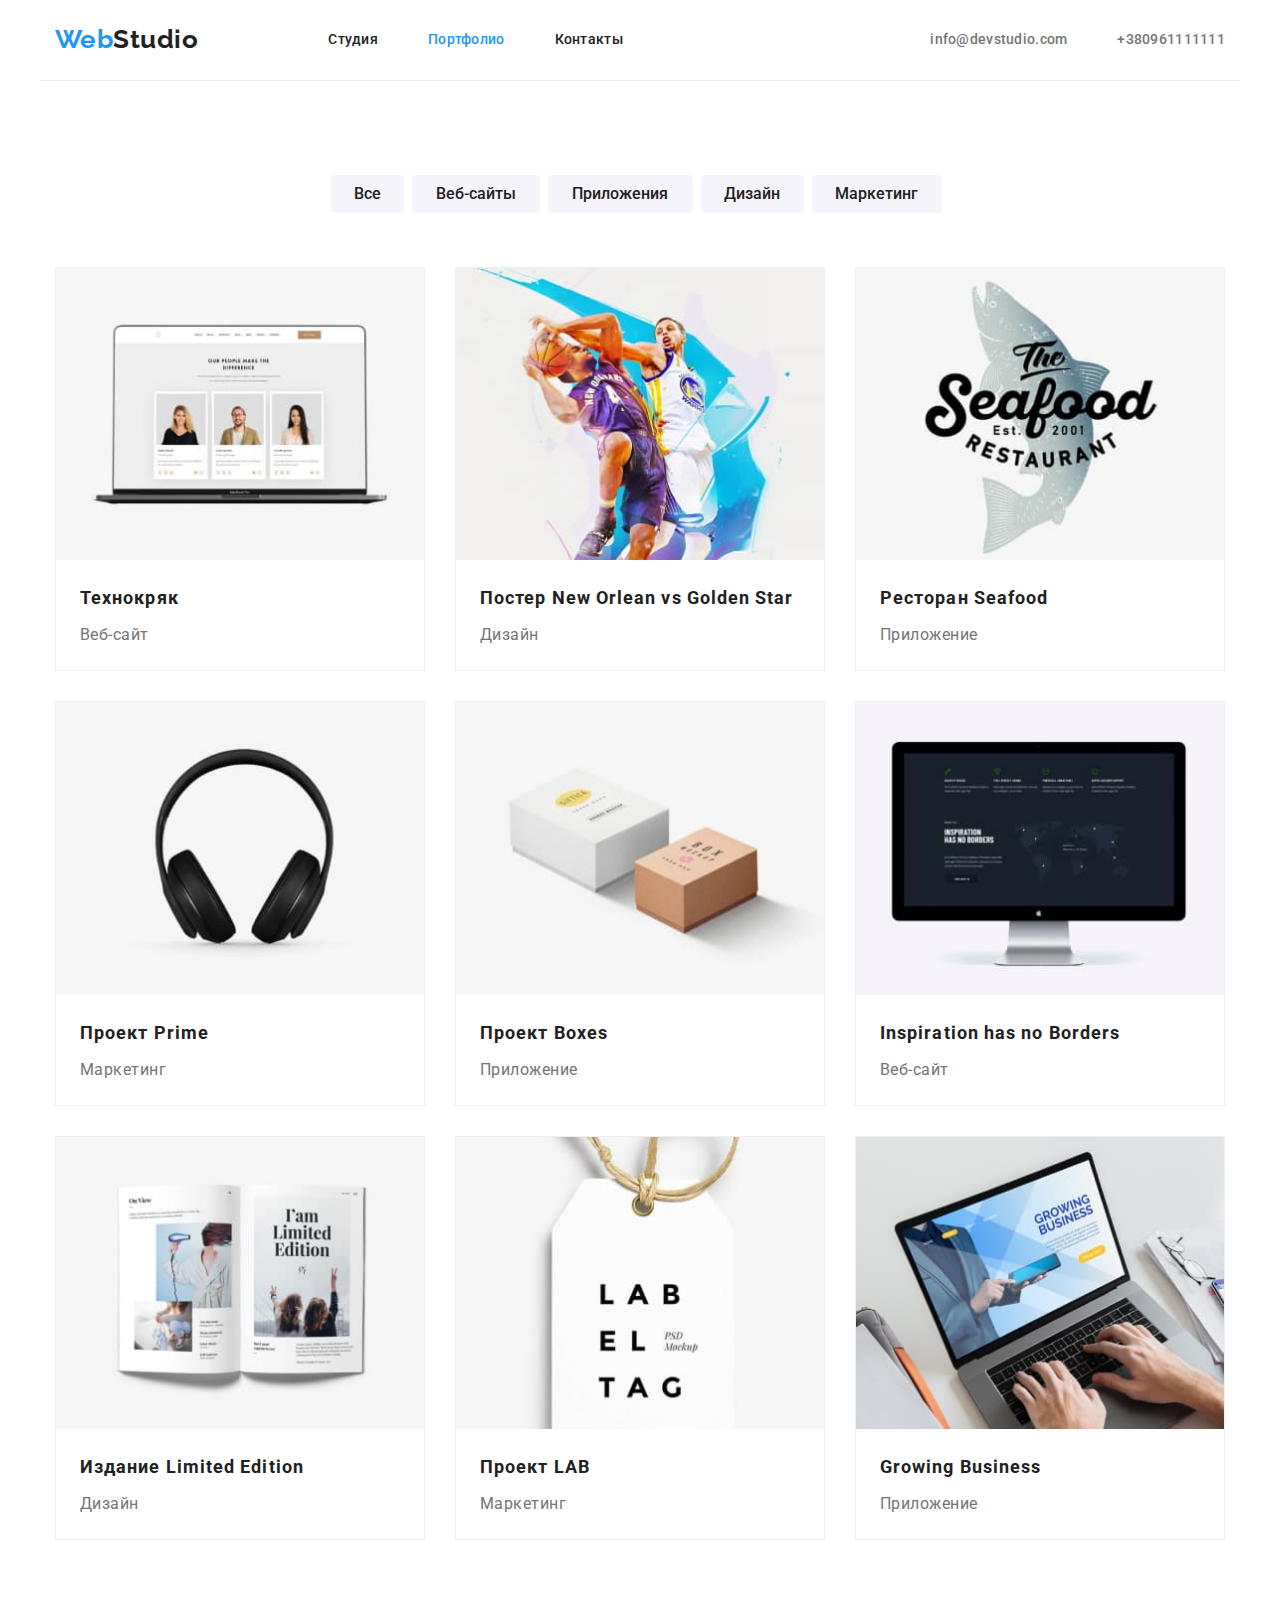
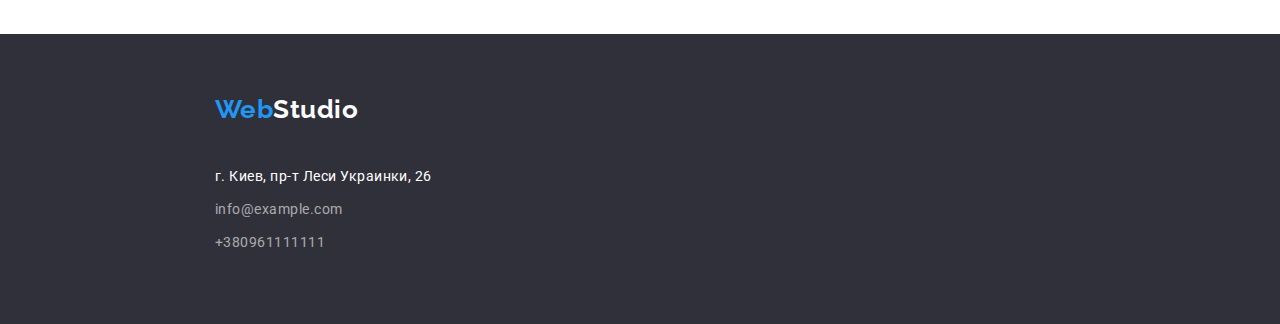
==== commit b0a7a61c: "final hw3" ====
--- a/portfolio.html
+++ b/portfolio.html
@@ -20,9 +20,7 @@
     <header>
       <div class="container main-nav">
         <nav class="nav">
-          <a href="/" class="logo">
-            <span class="logo-accent">Web</span>Studio</a
-          >
+          <a href="/" class="logo"> <span class="logo-accent">Web</span>Studio</a>
           <ul class="site-nav">
             <li class="item site-nav">
               <a href="./index.html" class="link">Студия</a>
@@ -35,9 +33,7 @@
         </nav>
         <ul class="auth-nav">
           <li class="item auth-nav">
-            <a href="mailto:info@devstudio.com" class="link"
-              >info@devstudio.com</a
-            >
+            <a href="mailto:info@devstudio.com" class="link">info@devstudio.com</a>
           </li>
           <li class="item auth-nav">
             <a href="tel:+380961111111" class="link">+380961111111</a>
@@ -52,89 +48,64 @@
         <h1 class="visually-hidden">Проекты</h1>
         <ul class="buttons-list list container">
           <li class="item">
-            <button       type="button"
-              class="button secondary"
-              style="width: 73px; height: 38px">
-              Все
-            </button>
-          </li>
-
-          <li class="item">
-            <button
-              type="button"
-              class="button secondary"
-              style="width: 128px; height: 38px"
-            >
+            <button type="button" class="button secondary" style="width: 73px; height: 38px">Все</button>
+          </li>
+
+          <li class="item">
+            <button type="button" class="button secondary" style="width: 128px; height: 38px">
               Веб-сайты
             </button>
           </li>
 
           <li class="item">
-            <button
-              type="button"
-              class="button secondary"
-              style="width: 145px; height: 38px"
-            >
+            <button type="button" class="button secondary" style="width: 145px; height: 38px">
               Приложения
             </button>
           </li>
 
           <li class="item">
-            <button
-              type="button"
-              class="button secondary"
-              style="width: 103px; height: 38px"
-            >
-              Дизайн
-            </button>
-          </li>
-
-          <li class="item">
-            <button
-              type="button"
-              class="button secondary"
-              style="width: 130px; height: 38px"
-            >
+            <button type="button" class="button secondary" style="width: 103px; height: 38px">Дизайн</button>
+          </li>
+
+          <li class="item">
+            <button type="button" class="button secondary" style="width: 130px; height: 38px">
               Маркетинг
             </button>
           </li>
         </ul>
+
         <div class="container project">
           <ul class="project-list list">
             <div class="project-item">
               <li class="item">
                 <a href="" class="link-project"
                   ><img src="./images/img-8.jpeg" alt="Веб-сайт" width="370" />
-                  <h2 class="project-title">Технокряк</h2>
-                  <p class="project">Веб-сайт</p>
-                </a>
-              </li>
-            </div>
-            <div class="project-item">
-              <li class="item">
-                <a href="" class="link-project"
-                  ><img
-                    src="./images/img-9.jpeg"
-                    alt="Дизайн-макет"
-                    width="370"
-                  />
-                  <h2 class="project-title">
-                    Постер New Orlean vs Golden Star
-                  </h2>
-                  <p class="project">Дизайн</p>
-                </a>
-              </li>
-            </div>
-            <div class="project-item">
-              <li class="item">
-                <a href="" class="link-project"
-                  ><img
-                    src="./images/img-10.jpeg"
-                    alt="Лого приложения для ресторана"
-                    width="370"
-                  />
-                  <h2 class="project-title">Ресторан Seafood</h2>
-                  <p class="project">Приложение</p>
+                  <div class="title-item">
+                    <h2 class="project-title">Технокряк</h2>
+                    <p class="project">Веб-сайт</p>
+                  </div>
+                </a>
+              </li>
+            </div>
+            <div class="project-item">
+              <li class="item">
+                <a href="" class="link-project"
+                  ><img src="./images/img-9.jpeg" alt="Дизайн-макет" width="370" />
+                  <div class="title-item">
+                    <h2 class="project-title">Постер New Orlean vs Golden Star</h2>
+                    <p class="project">Дизайн</p>
+                  </div>
+                </a>
+              </li>
+            </div>
+            <div class="project-item">
+              <li class="item">
+                <a href="" class="link-project"
+                  ><img src="./images/img-10.jpeg" alt="Лого приложения для ресторана" width="370" />
+                  <div class="title-item">
+                    <h2 class="project-title">Ресторан Seafood</h2>
+                    <p class="project">Приложение</p>
+                  </div>
                 </a>
               </li>
             </div>
@@ -142,21 +113,21 @@
               <li class="item">
                 <a href="" class="link-project"
                   ><img src="./images/img-11.jpeg" alt="Наушники" width="370" />
-                  <h2 class="project-title">Проект Prime</h2>
-                  <p class="project">Маркетинг</p>
-                </a>
-              </li>
-            </div>
-            <div class="project-item">
-              <li class="item">
-                <a href="" class="link-project"
-                  ><img
-                    src="./images/img-12.jpeg"
-                    alt="Две коробочки"
-                    width="370"
-                  />
-                  <h2 class="project-title">Проект Boxes</h2>
-                  <p class="project">Приложение</p>
+                  <div class="title-item">
+                    <h2 class="project-title">Проект Prime</h2>
+                    <p class="project">Маркетинг</p>
+                  </div>
+                </a>
+              </li>
+            </div>
+            <div class="project-item">
+              <li class="item">
+                <a href="" class="link-project"
+                  ><img src="./images/img-12.jpeg" alt="Две коробочки" width="370" />
+                  <div class="title-item">
+                    <h2 class="project-title">Проект Boxes</h2>
+                    <p class="project">Приложение</p>
+                  </div>
                 </a>
               </li>
             </div>
@@ -164,8 +135,10 @@
               <li class="item">
                 <a href="" class="link-project"
                   ><img src="./images/img-13.jpeg" alt="Веб-сайт" width="370" />
-                  <h2 class="project-title">Inspiration has no Borders</h2>
-                  <p class="project">Веб-сайт</p>
+                  <div class="title-item">
+                    <h2 class="project-title">Inspiration has no Borders</h2>
+                    <p class="project">Веб-сайт</p>
+                  </div>
                 </a>
               </li>
             </div>
@@ -173,8 +146,10 @@
               <li class="item">
                 <a href="" class="link-project"
                   ><img src="./images/img-14.jpeg" alt="Журнал" width="370" />
-                  <h2 class="project-title">Издание Limited Edition</h2>
-                  <p class="project">Дизайн</p>
+                  <div class="title-item">
+                    <h2 class="project-title">Издание Limited Edition</h2>
+                    <p class="project">Дизайн</p>
+                  </div>
                 </a>
               </li>
             </div>
@@ -182,21 +157,21 @@
               <li class="item">
                 <a href="" class="link-project"
                   ><img src="./images/img-15.jpeg" alt="Бейдж" width="370" />
-                  <h2 class="project-title">Проект LAB</h2>
-                  <p class="project">Маркетинг</p>
-                </a>
-              </li>
-            </div>
-            <div class="project-item">
-              <li class="item">
-                <a href="" class="link-project"
-                  ><img
-                    src="./images/img-16.jpeg"
-                    alt="Робота за ноутбуком"
-                    width="370"
-                  />
-                  <h2 class="project-title">Growing Business</h2>
-                  <p class="project">Приложение</p>
+                  <div class="title-item">
+                    <h2 class="project-title">Проект LAB</h2>
+                    <p class="project">Маркетинг</p>
+                  </div>
+                </a>
+              </li>
+            </div>
+            <div class="project-item">
+              <li class="item">
+                <a href="" class="link-project"
+                  ><img src="./images/img-16.jpeg" alt="Робота за ноутбуком" width="370" />
+                  <div class="title-item">
+                    <h2 class="project-title">Growing Business</h2>
+                    <p class="project">Приложение</p>
+                  </div>
                 </a>
               </li>
             </div>
@@ -207,9 +182,7 @@
 
     <!-- Футер -->
     <footer class="footer">
-      <a href="/" class="logo-footer link">
-        <span class="logo-accent">Web</span>Studio</a
-      >
+      <a href="/" class="logo-footer link"> <span class="logo-accent">Web</span>Studio</a>
       <div class="address">
         <address>
           <ul class="list footer">
@@ -224,14 +197,10 @@
               >
             </li>
             <li class="item footer mail">
-              <a href="mailto:info@example.com" class="footer-cont link"
-                >info@example.com</a
-              >
+              <a href="mailto:info@example.com" class="footer-cont link">info@example.com</a>
             </li>
             <li class="item footer phone">
-              <a href="tel:+380961111111" class="footer-cont link"
-                >+380961111111</a
-              >
+              <a href="tel:+380961111111" class="footer-cont link">+380961111111</a>
             </li>
           </ul>
         </address>
--- a/css/styles.css
+++ b/css/styles.css
@@ -287,8 +287,7 @@
 }
 
 .team-item .item {
-  box-shadow: 0px 1px 3px rgba(0, 0, 0, 0.12), 0px 1px 1px rgba(0, 0, 0, 0.14),
-    0px 2px 1px rgba(0, 0, 0, 0.2);
+  box-shadow: 0px 1px 3px rgba(0, 0, 0, 0.12), 0px 1px 1px rgba(0, 0, 0, 0.14), 0px 2px 1px rgba(0, 0, 0, 0.2);
   border-radius: 0px 0px 4px 4px;
   background-color: #fff;
 }
@@ -328,7 +327,7 @@
   padding-bottom: 50px;
 }
 
-.buttons-list. .item-all {
+.buttons-list .item-all {
   width: 73px;
   height: 38px;
 }
@@ -371,6 +370,10 @@
   box-sizing: border-box;
 }
 
+.title-item {
+  margin: 20px 24px;
+}
+
 .project-item:nth-child(3n) {
   margin-right: 0;
 }
@@ -387,6 +390,7 @@
   letter-spacing: 0.06em;
 }
 .project {
+  padding-top: 4px;
   color: var(--primary-text-color);
   font-size: 16px;
   line-height: 1.88;
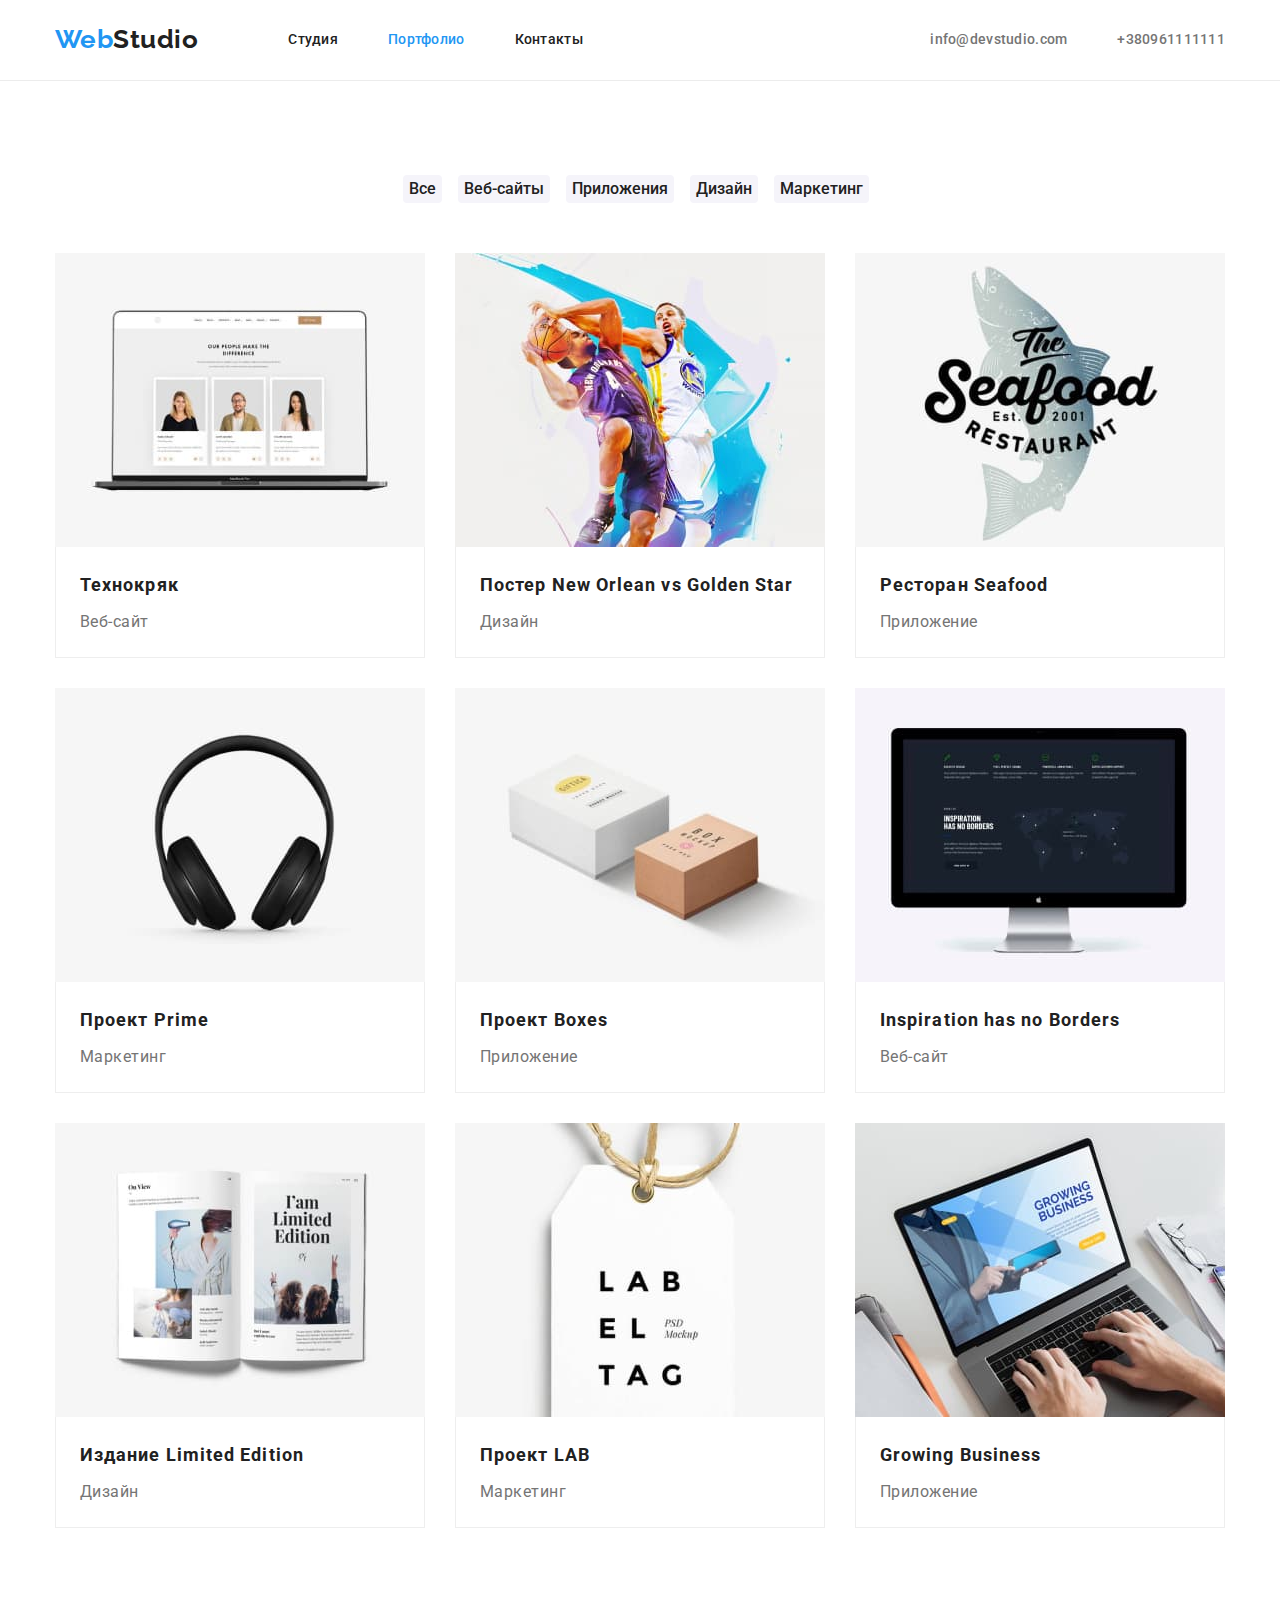
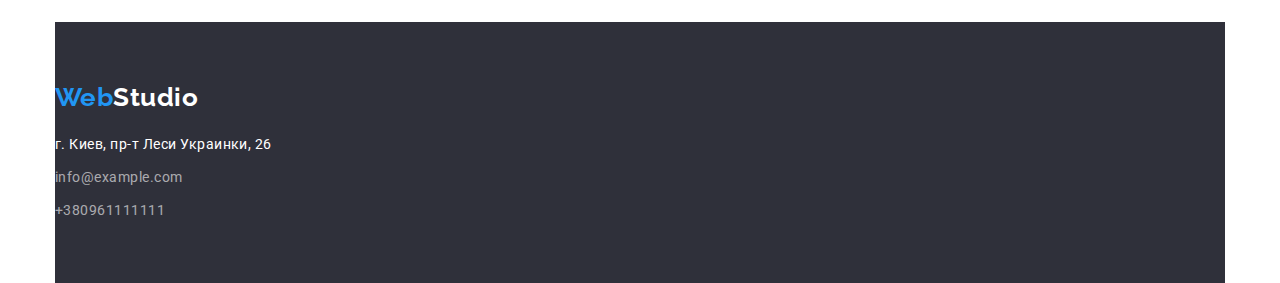
==== commit 50a3d11d: "fixed" ====
--- a/portfolio.html
+++ b/portfolio.html
@@ -17,26 +17,26 @@
 
   <body class="body">
     <!---Шапка сайта-->
-    <header>
+    <header class="header">
       <div class="container main-nav">
         <nav class="nav">
           <a href="/" class="logo"> <span class="logo-accent">Web</span>Studio</a>
           <ul class="site-nav">
-            <li class="item site-nav">
-              <a href="./index.html" class="link">Студия</a>
+            <li class="site-nav-item">
+              <a href="./index.html" class="site-nav-link">Студия</a>
             </li>
-            <li class="item site-nav">
-              <a href="./portfolio.html" class="link current">Портфолио</a>
+            <li class="site-nav-item">
+              <a href="./portfolio.html" class="site-nav-link link current">Портфолио</a>
             </li>
-            <li class="item site-nav"><a href="" class="link">Контакты</a></li>
+            <li class="site-nav-item"><a href="" class="site-nav-link">Контакты</a></li>
           </ul>
         </nav>
         <ul class="auth-nav">
-          <li class="item auth-nav">
-            <a href="mailto:info@devstudio.com" class="link">info@devstudio.com</a>
+          <li class="auth-nav-item">
+            <a href="mailto:info@devstudio.com" class="auth-nav-link">info@devstudio.com</a>
           </li>
-          <li class="item auth-nav">
-            <a href="tel:+380961111111" class="link">+380961111111</a>
+          <li class="auth-nav-item">
+            <a href="tel:+380961111111" class="auth-nav-link">+380961111111</a>
           </li>
         </ul>
       </div>
@@ -44,149 +44,133 @@
 
     <!-- Main -->
     <main>
-      <section class="section">
-        <h1 class="visually-hidden">Проекты</h1>
-        <ul class="buttons-list list container">
-          <li class="item">
-            <button type="button" class="button secondary" style="width: 73px; height: 38px">Все</button>
-          </li>
+      <div class="container">
+        <section class="section">
+          <h1 class="visually-hidden">Проекты</h1>
+          <ul class="buttons-list">
+            <li class="item-button">
+              <button type="button" class="button secondary">Все</button>
+            </li>
 
-          <li class="item">
-            <button type="button" class="button secondary" style="width: 128px; height: 38px">
-              Веб-сайты
-            </button>
-          </li>
+            <li class="item-button">
+              <button type="button" class="button secondary">Веб-сайты</button>
+            </li>
 
-          <li class="item">
-            <button type="button" class="button secondary" style="width: 145px; height: 38px">
-              Приложения
-            </button>
-          </li>
+            <li class="item-button">
+              <button type="button" class="button secondary">Приложения</button>
+            </li>
 
-          <li class="item">
-            <button type="button" class="button secondary" style="width: 103px; height: 38px">Дизайн</button>
-          </li>
+            <li class="item-button">
+              <button type="button" class="button secondary">Дизайн</button>
+            </li>
 
-          <li class="item">
-            <button type="button" class="button secondary" style="width: 130px; height: 38px">
-              Маркетинг
-            </button>
-          </li>
-        </ul>
+            <li class="item-button">
+              <button type="button" class="button secondary">Маркетинг</button>
+            </li>
+          </ul>
 
-        <div class="container project">
           <ul class="project-list list">
-            <div class="project-item">
-              <li class="item">
-                <a href="" class="link-project"
-                  ><img src="./images/img-8.jpeg" alt="Веб-сайт" width="370" />
-                  <div class="title-item">
-                    <h2 class="project-title">Технокряк</h2>
-                    <p class="project">Веб-сайт</p>
-                  </div>
-                </a>
-              </li>
-            </div>
-            <div class="project-item">
-              <li class="item">
-                <a href="" class="link-project"
-                  ><img src="./images/img-9.jpeg" alt="Дизайн-макет" width="370" />
-                  <div class="title-item">
-                    <h2 class="project-title">Постер New Orlean vs Golden Star</h2>
-                    <p class="project">Дизайн</p>
-                  </div>
-                </a>
-              </li>
-            </div>
-            <div class="project-item">
-              <li class="item">
-                <a href="" class="link-project"
-                  ><img src="./images/img-10.jpeg" alt="Лого приложения для ресторана" width="370" />
-                  <div class="title-item">
-                    <h2 class="project-title">Ресторан Seafood</h2>
-                    <p class="project">Приложение</p>
-                  </div>
-                </a>
-              </li>
-            </div>
-            <div class="project-item">
-              <li class="item">
-                <a href="" class="link-project"
-                  ><img src="./images/img-11.jpeg" alt="Наушники" width="370" />
-                  <div class="title-item">
-                    <h2 class="project-title">Проект Prime</h2>
-                    <p class="project">Маркетинг</p>
-                  </div>
-                </a>
-              </li>
-            </div>
-            <div class="project-item">
-              <li class="item">
-                <a href="" class="link-project"
-                  ><img src="./images/img-12.jpeg" alt="Две коробочки" width="370" />
-                  <div class="title-item">
-                    <h2 class="project-title">Проект Boxes</h2>
-                    <p class="project">Приложение</p>
-                  </div>
-                </a>
-              </li>
-            </div>
-            <div class="project-item">
-              <li class="item">
-                <a href="" class="link-project"
-                  ><img src="./images/img-13.jpeg" alt="Веб-сайт" width="370" />
-                  <div class="title-item">
-                    <h2 class="project-title">Inspiration has no Borders</h2>
-                    <p class="project">Веб-сайт</p>
-                  </div>
-                </a>
-              </li>
-            </div>
-            <div class="project-item">
-              <li class="item">
-                <a href="" class="link-project"
-                  ><img src="./images/img-14.jpeg" alt="Журнал" width="370" />
-                  <div class="title-item">
-                    <h2 class="project-title">Издание Limited Edition</h2>
-                    <p class="project">Дизайн</p>
-                  </div>
-                </a>
-              </li>
-            </div>
-            <div class="project-item">
-              <li class="item">
-                <a href="" class="link-project"
-                  ><img src="./images/img-15.jpeg" alt="Бейдж" width="370" />
-                  <div class="title-item">
-                    <h2 class="project-title">Проект LAB</h2>
-                    <p class="project">Маркетинг</p>
-                  </div>
-                </a>
-              </li>
-            </div>
-            <div class="project-item">
-              <li class="item">
-                <a href="" class="link-project"
-                  ><img src="./images/img-16.jpeg" alt="Робота за ноутбуком" width="370" />
-                  <div class="title-item">
-                    <h2 class="project-title">Growing Business</h2>
-                    <p class="project">Приложение</p>
-                  </div>
-                </a>
-              </li>
-            </div>
+            <li class="item-project">
+              <a href="" class="link-project"
+                ><img src="./images/img-8.jpeg" alt="Веб-сайт" width="370" />
+                <div class="title-item">
+                  <h2 class="project-title">Технокряк</h2>
+                  <p class="project">Веб-сайт</p>
+                </div>
+              </a>
+            </li>
+
+            <li class="item-project">
+              <a href="" class="link-project"
+                ><img src="./images/img-9.jpeg" alt="Дизайн-макет" width="370" />
+                <div class="title-item">
+                  <h2 class="project-title">Постер New Orlean vs Golden Star</h2>
+                  <p class="project">Дизайн</p>
+                </div>
+              </a>
+            </li>
+
+            <li class="item-project">
+              <a href="" class="link-project"
+                ><img src="./images/img-10.jpeg" alt="Лого приложения для ресторана" width="370" />
+                <div class="title-item">
+                  <h2 class="project-title">Ресторан Seafood</h2>
+                  <p class="project">Приложение</p>
+                </div>
+              </a>
+            </li>
+
+            <li class="item-project">
+              <a href="" class="link-project"
+                ><img src="./images/img-11.jpeg" alt="Наушники" width="370" />
+                <div class="title-item">
+                  <h2 class="project-title">Проект Prime</h2>
+                  <p class="project">Маркетинг</p>
+                </div>
+              </a>
+            </li>
+
+            <li class="item-project">
+              <a href="" class="link-project"
+                ><img src="./images/img-12.jpeg" alt="Две коробочки" width="370" />
+                <div class="title-item">
+                  <h2 class="project-title">Проект Boxes</h2>
+                  <p class="project">Приложение</p>
+                </div>
+              </a>
+            </li>
+
+            <li class="item-project">
+              <a href="" class="link-project"
+                ><img src="./images/img-13.jpeg" alt="Веб-сайт" width="370" />
+                <div class="title-item">
+                  <h2 class="project-title">Inspiration has no Borders</h2>
+                  <p class="project">Веб-сайт</p>
+                </div>
+              </a>
+            </li>
+
+            <li class="item-project">
+              <a href="" class="link-project"
+                ><img src="./images/img-14.jpeg" alt="Журнал" width="370" />
+                <div class="title-item">
+                  <h2 class="project-title">Издание Limited Edition</h2>
+                  <p class="project">Дизайн</p>
+                </div>
+              </a>
+            </li>
+
+            <li class="item-project">
+              <a href="" class="link-project"
+                ><img src="./images/img-15.jpeg" alt="Бейдж" width="370" />
+                <div class="title-item">
+                  <h2 class="project-title">Проект LAB</h2>
+                  <p class="project">Маркетинг</p>
+                </div>
+              </a>
+            </li>
+
+            <li class="item-project">
+              <a href="" class="link-project"
+                ><img src="./images/img-16.jpeg" alt="Робота за ноутбуком" width="370" />
+                <div class="title-item">
+                  <h2 class="project-title">Growing Business</h2>
+                  <p class="project">Приложение</p>
+                </div>
+              </a>
+            </li>
           </ul>
-        </div>
-      </section>
+        </section>
+      </div>
     </main>
 
     <!-- Футер -->
-    <footer class="footer">
-      <a href="/" class="logo-footer link"> <span class="logo-accent">Web</span>Studio</a>
-      <div class="address">
-        <address>
-          <ul class="list footer">
-            <li class="item footer">
+    <div class="container">
+      <footer class="footer">
+        <a href="/" class="logo-footer link"> <span class="logo-accent">Web</span>Studio</a>
+        <address class="address">
+          <ul class="list-footer">
+            <li class="item-footer">
               <a
                 class="map link"
                 href="https://goo.gl/maps/qB4iPWVN4ftwvtJb9"
@@ -196,15 +180,15 @@
                 г. Киев, пр-т Леси Украинки, 26</a
               >
             </li>
-            <li class="item footer mail">
-              <a href="mailto:info@example.com" class="footer-cont link">info@example.com</a>
+            <li class="item-footer-mail">
+              <a href="mailto:info@example.com" class="footer-cont-link">info@example.com</a>
             </li>
-            <li class="item footer phone">
-              <a href="tel:+380961111111" class="footer-cont link">+380961111111</a>
+            <li class="item-footer-phone">
+              <a href="tel:+380961111111" class="footer-cont-link">+380961111111</a>
             </li>
           </ul>
         </address>
-      </div>
-    </footer>
+      </footer>
+    </div>
   </body>
 </html>
--- a/css/styles.css
+++ b/css/styles.css
@@ -30,8 +30,13 @@
   margin: 0;
 }
 
+ul {
+  list-style: none;
+  padding: 0;
+}
+
 .section {
-  /* padding-top: 94px; */
+  padding-top: 94px;
   padding-bottom: 94px;
 }
 
@@ -51,6 +56,8 @@
   width: 1200px;
   padding-left: 15px;
   padding-right: 15px;
+
+
 }
 
 img {
@@ -65,7 +72,11 @@
   box-sizing: border-box;
 }
 
-/* Logo */
+/* Header Logo */
+.header {
+  border-bottom: 1px solid #ececec;
+}
+
 .logo {
   display: flex;
   margin-right: 90px;
@@ -90,12 +101,12 @@
   display: flex;
   margin-right: auto;
 }
-.site-nav .item:not(:last-child) {
+.site-nav-item:not(:last-child) {
   margin-right: 50px;
 }
 
-.site-nav .link,
-.auth-nav .link {
+.site-nav-link,
+.auth-nav-link {
   display: block;
   padding-top: 32px;
   padding-bottom: 32px;
@@ -109,18 +120,18 @@
   text-decoration: none;
 }
 
-.site-nav .link {
-  color: var(--title-text-color);
-}
-
-.auth-nav .link {
+.site-nav-link {
+  color: var(--title-text-color);
+}
+
+.auth-nav-link {
   color: var(--primary-text-color);
 }
 
-.site-nav .link:hover,
-.auth-nav .link:hover,
-.site-nav .link:focus,
-.auth-nav .link:focus {
+.site-nav-link:hover,
+.auth-nav-link:hover,
+.site-nav-link:focus,
+.auth-nav-link:focus {
   color: var(--accent-color);
 }
 
@@ -128,7 +139,7 @@
 .auth-nav {
   display: flex;
 }
-.auth-nav .item:not(:last-child) {
+.auth-nav-item:not(:last-child) {
   margin-right: 50px;
 }
 
@@ -140,8 +151,6 @@
 }
 .main-nav {
   justify-content: space-between;
-
-  border-bottom: 1px solid #ececec;
 }
 
 .section-title {
@@ -162,18 +171,15 @@
 
 /* Hero */
 .hero {
-  width: 1600px;
-  padding: 0;
+  max width: 1600px;
+  padding: 200px 0;
 
   background-color: #2f303a;
   text-align: center;
 }
 
 .hero-title {
-  padding-top: 200px;
-  padding-right: 450px;
-  padding-bottom: 30px;
-  padding-left: 450px;
+  margin-bottom: 30px;
 
   color: var(--primary-white-color);
   font-weight: 900;
@@ -184,7 +190,6 @@
 }
 
 .hero-button {
-  margin-bottom: 200px;
 
   background-color: var(--accent-color);
   color: var(--primary-white-color);
@@ -218,40 +223,41 @@
   margin: -1px;
 }
 
-.feature-list {
-  display: flex;
-}
-
-.item .title {
-  padding-top: var(--primary-padding);
-  padding-bottom: 10px;
-}
-
-.feature-list .item {
+.feature {
+  display: flex;
+}
+
+.feature-item {
   width: 270px;
-  margin-left: 30px;
-}
-
-.feature-list .item:last-child {
-  margin-left: 0;
-}
-
-.feature-list .title {
+  margin-right: 30px;
+}
+
+.feature-item:last-child {
+  margin-right: 0;
+}
+
+.feature-title {
+  margin-bottom: 10px;
+
   color: var(--title-text-color);
   font-weight: 700;
   font-size: 14px;
   line-height: 1.14;
   text-transform: uppercase;
 }
-.feature-list .feature {
+.feature-text {
   color: var(--primary-text-color);
   font-size: 14px;
   line-height: 2;
 }
 
 /* What we do */
+.works-section {
+  padding-top: 0;
+}
+
 .section-title {
-  padding-bottom: 50px;
+  margin-bottom: 50px;
 }
 
 .works {
@@ -268,7 +274,7 @@
 }
 
 /* Our team */
-.container.team {
+.team {
   width: 100%;
   background-color: #f5f4fa;
 }
@@ -281,27 +287,26 @@
   display: flex;
 }
 
-.team-item {
+.team-item{
   width: 270px;
   margin-right: 30px;
-}
-
-.team-item .item {
+
   box-shadow: 0px 1px 3px rgba(0, 0, 0, 0.12), 0px 1px 1px rgba(0, 0, 0, 0.14), 0px 2px 1px rgba(0, 0, 0, 0.2);
   border-radius: 0px 0px 4px 4px;
   background-color: #fff;
 }
 
 .team-item:nth-child(4n) {
-  margin-right: 0;
-}
-
-.img-team {
+  margin-right: ;
+}
+
+.team-text {
+  padding-top: 30px;
   padding-bottom: 30px;
 }
 
 .team-member {
-  padding-bottom: 10px;
+  margin-bottom: 10px;
 
   font-weight: 500;
   font-size: 16px;
@@ -309,7 +314,6 @@
   text-align: center;
 }
 .position {
-  padding-bottom: 30px;
 
   font-size: 16px;
   line-height: 1.19;
@@ -322,15 +326,17 @@
   display: flex;
   flex-wrap: wrap;
   justify-content: center;
-
-  padding-top: var(--primary-padding);
-  padding-bottom: 50px;
-}
-
-.buttons-list .item-all {
-  width: 73px;
-  height: 38px;
-}
+  margin-bottom: 50px;        
+}
+
+.item-button {
+  margin-right: 8px;
+}
+.item-button:last-child {
+  margin-right: 0;
+}
+
+
 
 .button.secondary {
   margin-right: 8px;
@@ -339,6 +345,7 @@
   font-weight: 500;
   font-size: 16px;
   line-height: 1.63;
+  border-radius: 4px;
 }
 
 .button.secondary:hover,
@@ -361,24 +368,23 @@
   flex-wrap: wrap;
 }
 
-.project-item {
-  width: 370px;
+.title-item {
+  padding: 20px 24px;
+  border-right: 1px solid #eeeeee;
+  border-bottom: 1px solid #eeeeee;
+  border-left: 1px solid #eeeeee;
+}
+
+.item-project {
   margin-right: 30px;
   margin-bottom: 30px;
-
-  border: 1px solid #eeeeee;
-  box-sizing: border-box;
-}
-
-.title-item {
-  margin: 20px 24px;
-}
-
-.project-item:nth-child(3n) {
+}
+
+.item-project:nth-child(3n) {
   margin-right: 0;
 }
 
-.project-item:nth-last-child(-n + 3) {
+.item-project:nth-last-child(-n + 3) {
   margin-bottom: var(--primary-margin-bottom);
 }
 
@@ -390,7 +396,7 @@
   letter-spacing: 0.06em;
 }
 .project {
-  padding-top: 4px;
+  margin-top: 4px;
   color: var(--primary-text-color);
   font-size: 16px;
   line-height: 1.88;
@@ -398,20 +404,16 @@
 
 /* footer */
 .logo-footer {
+  margin-bottom: 20px;
   display: inline-block;
-  margin: 60px 1240px 20px 215px;
   color: var(--primary-white-color);
-}
-
-.address {
-  padding-top: 20px;
-  padding-bottom: 9px;
-}
+  text-decoration: none;
+}
+
 .footer {
-  width: 1600px;
-
-  background-color: #2f303a;
-}
+padding: 60px 0;
+background-color: #2f303a;
+background-size: cover;}
 
 .logo-footer,
 .logo-accent {
@@ -421,35 +423,33 @@
   line-height: calc(31 / 26);
 }
 
-.footer .link {
-  text-decoration: none;
-}
 .map {
-  margin-left: 215px;
   margin-bottom: 9px;
 
   color: var(--primary-white-color);
   font-style: normal;
   font-size: 14px;
   line-height: 1.71;
-}
-.footer-cont {
-  margin-left: 215px;
-
-  color: rgba(255, 255, 255, 0.6);
+  text-decoration: none;
+}
+
+.item-footer {
+  margin-bottom: 9px;
+}
+
+.item-footer-mail {
+  margin-bottom: 9px;
+}
+
+.footer-cont-link {
+  text-decoration: none;
+    color: rgba(255, 255, 255, 0.6);
   font-style: normal;
   font-size: 14px;
   line-height: 1.71;
-}
-
-.mail {
-  padding-top: 9px;
-}
-
-.phone {
-  padding-top: 9px;
-  padding-bottom: 60px;
-}
+
+}
+
 
 /* основной цвет заголовков: #212121; */
 /* основной цвет текста : #757575; */
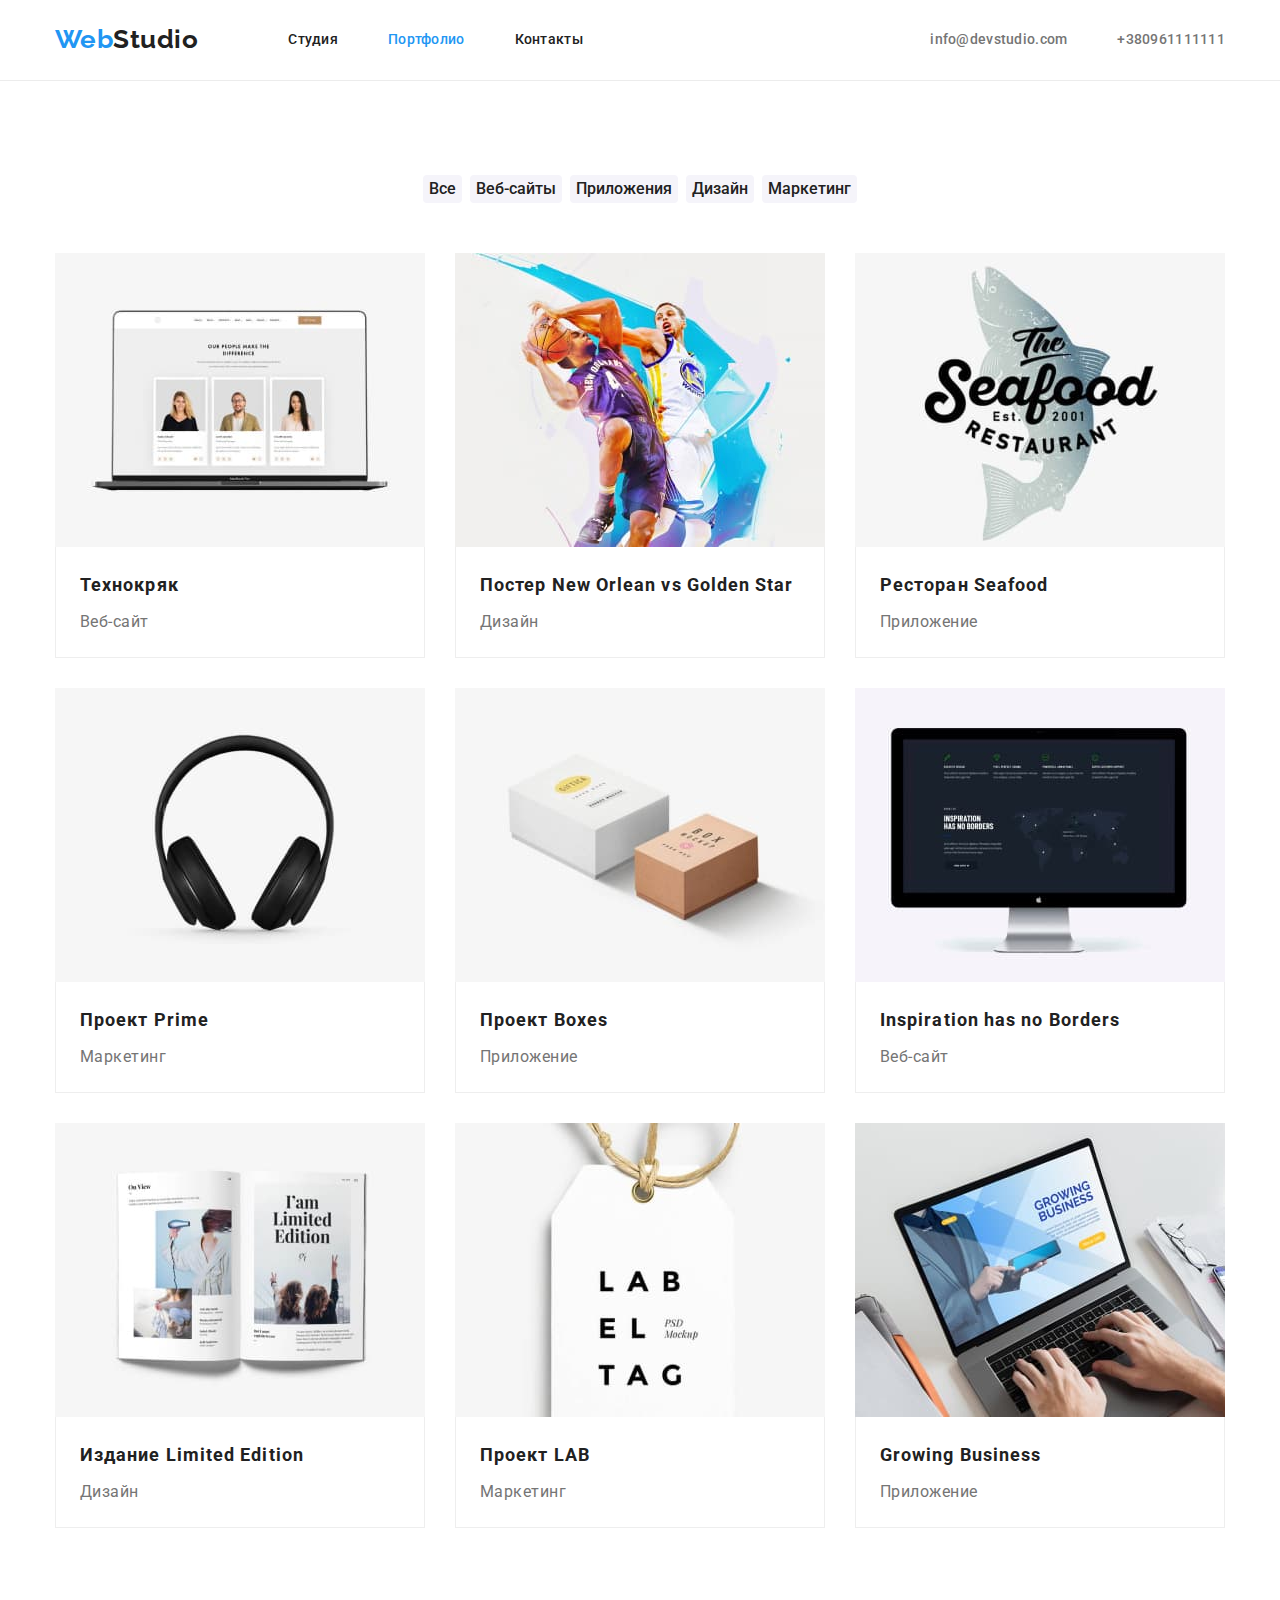
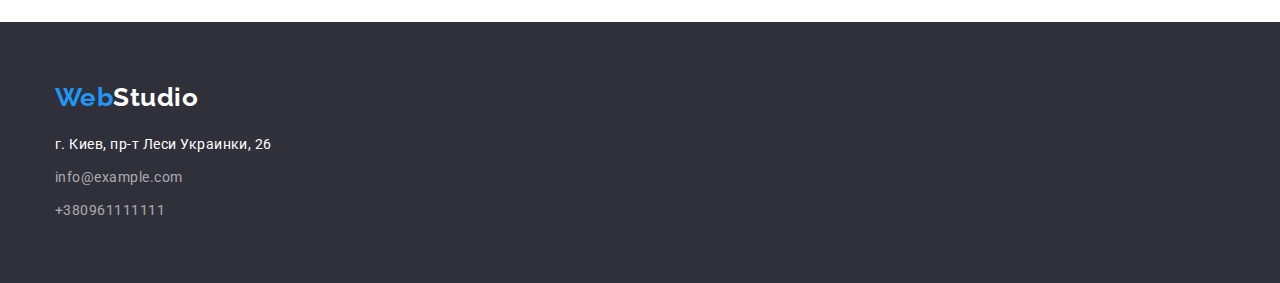
==== commit e397422e: "fixed" ====
--- a/portfolio.html
+++ b/portfolio.html
@@ -44,8 +44,8 @@
 
     <!-- Main -->
     <main>
-      <div class="container">
-        <section class="section">
+      <section class="section">
+        <div class="container">
           <h1 class="visually-hidden">Проекты</h1>
           <ul class="buttons-list">
             <li class="item-button">
@@ -160,13 +160,13 @@
               </a>
             </li>
           </ul>
-        </section>
-      </div>
+        </div>
+      </section>
     </main>
 
     <!-- Футер -->
-    <div class="container">
-      <footer class="footer">
+    <footer class="footer">
+      <div class="container">
         <a href="/" class="logo-footer link"> <span class="logo-accent">Web</span>Studio</a>
         <address class="address">
           <ul class="list-footer">
@@ -188,7 +188,7 @@
             </li>
           </ul>
         </address>
-      </footer>
-    </div>
+      </div>
+    </footer>
   </body>
 </html>
--- a/css/styles.css
+++ b/css/styles.css
@@ -296,8 +296,8 @@
   background-color: #fff;
 }
 
-.team-item:nth-child(4n) {
-  margin-right: ;
+.team-item:last-child{
+  margin-right: 0;
 }
 
 .team-text {
@@ -326,11 +326,11 @@
   display: flex;
   flex-wrap: wrap;
   justify-content: center;
-  margin-bottom: 50px;        
 }
 
 .item-button {
   margin-right: 8px;
+  margin-bottom: 50px;
 }
 .item-button:last-child {
   margin-right: 0;
@@ -339,7 +339,6 @@
 
 
 .button.secondary {
-  margin-right: 8px;
   color: var(--title-text-color);
   background-color: #f5f4fa;
   font-weight: 500;
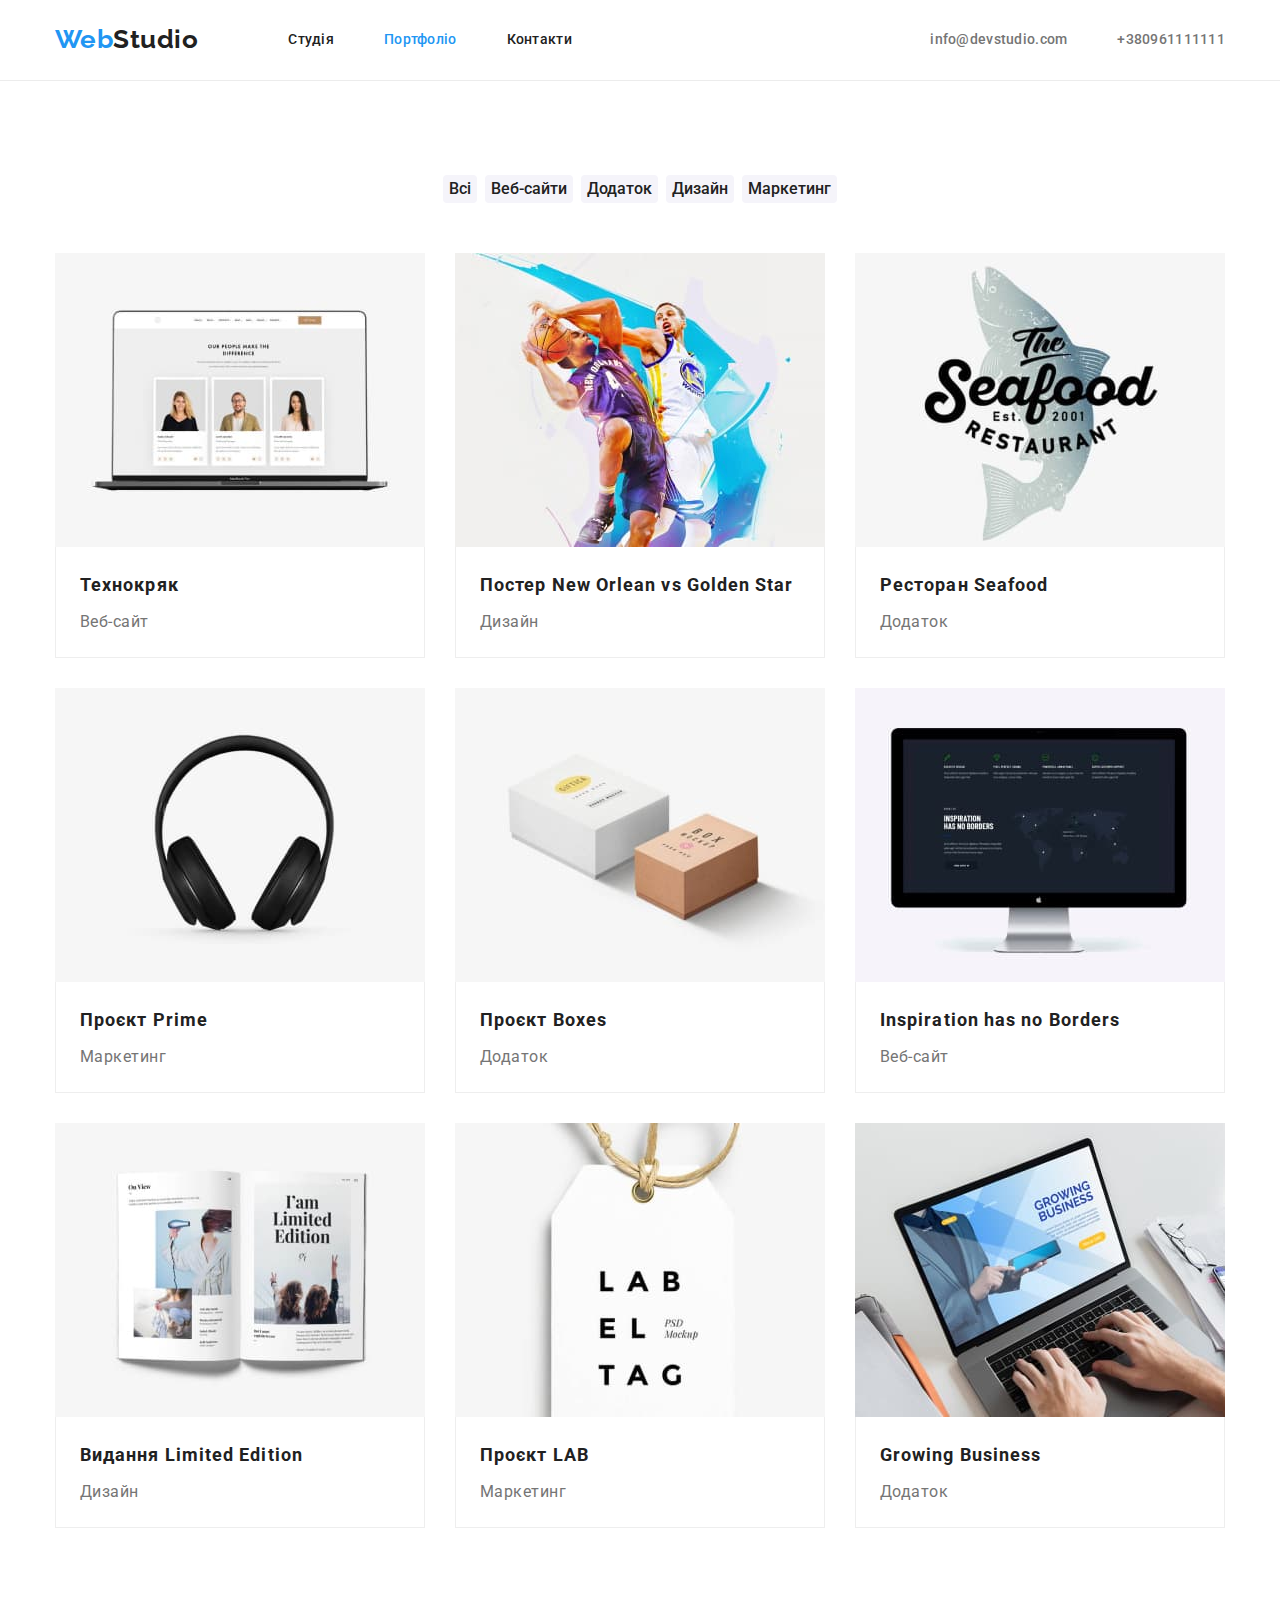
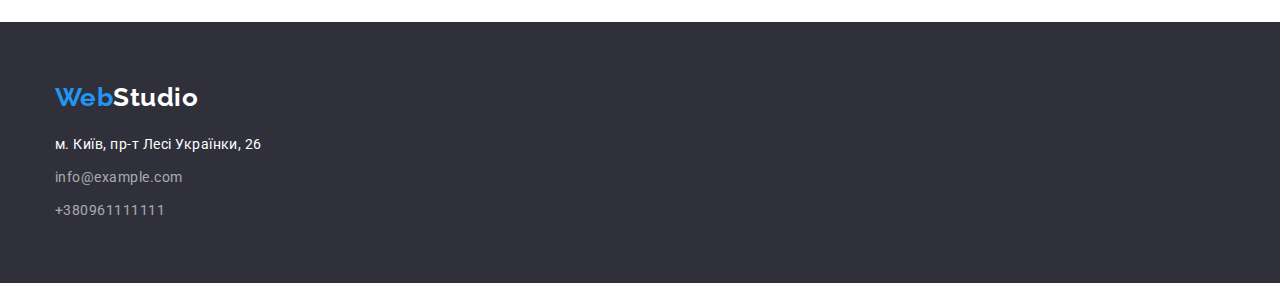
==== commit 7ef8360c: "6" ====
--- a/portfolio.html
+++ b/portfolio.html
@@ -1,5 +1,5 @@
 <!DOCTYPE html>
-<html lang="ru">
+<html lang="ua">
   <head class="head">
     <meta charset="UTF-8" />
     <meta http-equiv="X-UA-Compatible" content="IE=edge" />
@@ -23,12 +23,12 @@
           <a href="/" class="logo"> <span class="logo-accent">Web</span>Studio</a>
           <ul class="site-nav">
             <li class="site-nav-item">
-              <a href="./index.html" class="site-nav-link">Студия</a>
+              <a href="./index.html" class="site-nav-link">Студія</a>
             </li>
             <li class="site-nav-item">
-              <a href="./portfolio.html" class="site-nav-link link current">Портфолио</a>
+              <a href="./portfolio.html" class="site-nav-link link current">Портфоліо</a>
             </li>
-            <li class="site-nav-item"><a href="" class="site-nav-link">Контакты</a></li>
+            <li class="site-nav-item"><a href="" class="site-nav-link">Контакти</a></li>
           </ul>
         </nav>
         <ul class="auth-nav">
@@ -46,18 +46,18 @@
     <main>
       <section class="section">
         <div class="container">
-          <h1 class="visually-hidden">Проекты</h1>
+          <h1 class="visually-hidden">Проєкти</h1>
           <ul class="buttons-list">
             <li class="item-button">
-              <button type="button" class="button secondary">Все</button>
+              <button type="button" class="button secondary">Всі</button>
             </li>
 
             <li class="item-button">
-              <button type="button" class="button secondary">Веб-сайты</button>
+              <button type="button" class="button secondary">Веб-сайти</button>
             </li>
 
             <li class="item-button">
-              <button type="button" class="button secondary">Приложения</button>
+              <button type="button" class="button secondary">Додаток</button>
             </li>
 
             <li class="item-button">
@@ -95,7 +95,7 @@
                 ><img src="./images/img-10.jpeg" alt="Лого приложения для ресторана" width="370" />
                 <div class="title-item">
                   <h2 class="project-title">Ресторан Seafood</h2>
-                  <p class="project">Приложение</p>
+                  <p class="project">Додаток</p>
                 </div>
               </a>
             </li>
@@ -104,7 +104,7 @@
               <a href="" class="link-project"
                 ><img src="./images/img-11.jpeg" alt="Наушники" width="370" />
                 <div class="title-item">
-                  <h2 class="project-title">Проект Prime</h2>
+                  <h2 class="project-title">Проєкт Prime</h2>
                   <p class="project">Маркетинг</p>
                 </div>
               </a>
@@ -114,8 +114,8 @@
               <a href="" class="link-project"
                 ><img src="./images/img-12.jpeg" alt="Две коробочки" width="370" />
                 <div class="title-item">
-                  <h2 class="project-title">Проект Boxes</h2>
-                  <p class="project">Приложение</p>
+                  <h2 class="project-title">Проєкт Boxes</h2>
+                  <p class="project">Додаток</p>
                 </div>
               </a>
             </li>
@@ -134,7 +134,7 @@
               <a href="" class="link-project"
                 ><img src="./images/img-14.jpeg" alt="Журнал" width="370" />
                 <div class="title-item">
-                  <h2 class="project-title">Издание Limited Edition</h2>
+                  <h2 class="project-title">Видання Limited Edition</h2>
                   <p class="project">Дизайн</p>
                 </div>
               </a>
@@ -144,7 +144,7 @@
               <a href="" class="link-project"
                 ><img src="./images/img-15.jpeg" alt="Бейдж" width="370" />
                 <div class="title-item">
-                  <h2 class="project-title">Проект LAB</h2>
+                  <h2 class="project-title">Проєкт LAB</h2>
                   <p class="project">Маркетинг</p>
                 </div>
               </a>
@@ -155,7 +155,7 @@
                 ><img src="./images/img-16.jpeg" alt="Робота за ноутбуком" width="370" />
                 <div class="title-item">
                   <h2 class="project-title">Growing Business</h2>
-                  <p class="project">Приложение</p>
+                  <p class="project">Додаток</p>
                 </div>
               </a>
             </li>
@@ -177,7 +177,7 @@
                 target="_blank"
                 rel="noopener noreferrer"
               >
-                г. Киев, пр-т Леси Украинки, 26</a
+                м. Київ, пр-т Лесі Українки, 26</a
               >
             </li>
             <li class="item-footer-mail">
--- a/css/styles.css
+++ b/css/styles.css
@@ -56,8 +56,6 @@
   width: 1200px;
   padding-left: 15px;
   padding-right: 15px;
-
-
 }
 
 img {
@@ -171,7 +169,7 @@
 
 /* Hero */
 .hero {
-  max width: 1600px;
+  max-width: 1600px;
   padding: 200px 0;
 
   background-color: #2f303a;
@@ -190,7 +188,6 @@
 }
 
 .hero-button {
-
   background-color: var(--accent-color);
   color: var(--primary-white-color);
   cursor: pointer;
@@ -287,16 +284,17 @@
   display: flex;
 }
 
-.team-item{
+.team-item {
   width: 270px;
   margin-right: 30px;
 
-  box-shadow: 0px 1px 3px rgba(0, 0, 0, 0.12), 0px 1px 1px rgba(0, 0, 0, 0.14), 0px 2px 1px rgba(0, 0, 0, 0.2);
+  box-shadow: 0px 1px 3px rgba(0, 0, 0, 0.12), 0px 1px 1px rgba(0, 0, 0, 0.14),
+    0px 2px 1px rgba(0, 0, 0, 0.2);
   border-radius: 0px 0px 4px 4px;
   background-color: #fff;
 }
 
-.team-item:last-child{
+.team-item:last-child {
   margin-right: 0;
 }
 
@@ -314,7 +312,6 @@
   text-align: center;
 }
 .position {
-
   font-size: 16px;
   line-height: 1.19;
   text-align: center;
@@ -326,17 +323,15 @@
   display: flex;
   flex-wrap: wrap;
   justify-content: center;
+  margin-bottom: 50px;
 }
 
 .item-button {
   margin-right: 8px;
-  margin-bottom: 50px;
 }
 .item-button:last-child {
   margin-right: 0;
 }
-
-
 
 .button.secondary {
   color: var(--title-text-color);
@@ -410,9 +405,10 @@
 }
 
 .footer {
-padding: 60px 0;
-background-color: #2f303a;
-background-size: cover;}
+  padding: 60px 0;
+  background-color: #2f303a;
+  background-size: cover;
+}
 
 .logo-footer,
 .logo-accent {
@@ -442,18 +438,16 @@
 
 .footer-cont-link {
   text-decoration: none;
-    color: rgba(255, 255, 255, 0.6);
+  color: rgba(255, 255, 255, 0.6);
   font-style: normal;
   font-size: 14px;
   line-height: 1.71;
-
-}
-
-
-/* основной цвет заголовков: #212121; */
-/* основной цвет текста : #757575; */
-/* белый : #FFFFFF */
+}
+
+/* основний колір заголовків: #212121; */
+/* основний колір текста : #757575; */
+/* білий : #FFFFFF */
 /* акцент : #2196F3 */
 /* фон футера : #2F303A */
-/* вторичный цвет фона background: #F5F4FA;
+/* вторинний колір фона background: #F5F4FA;
  */ ;
